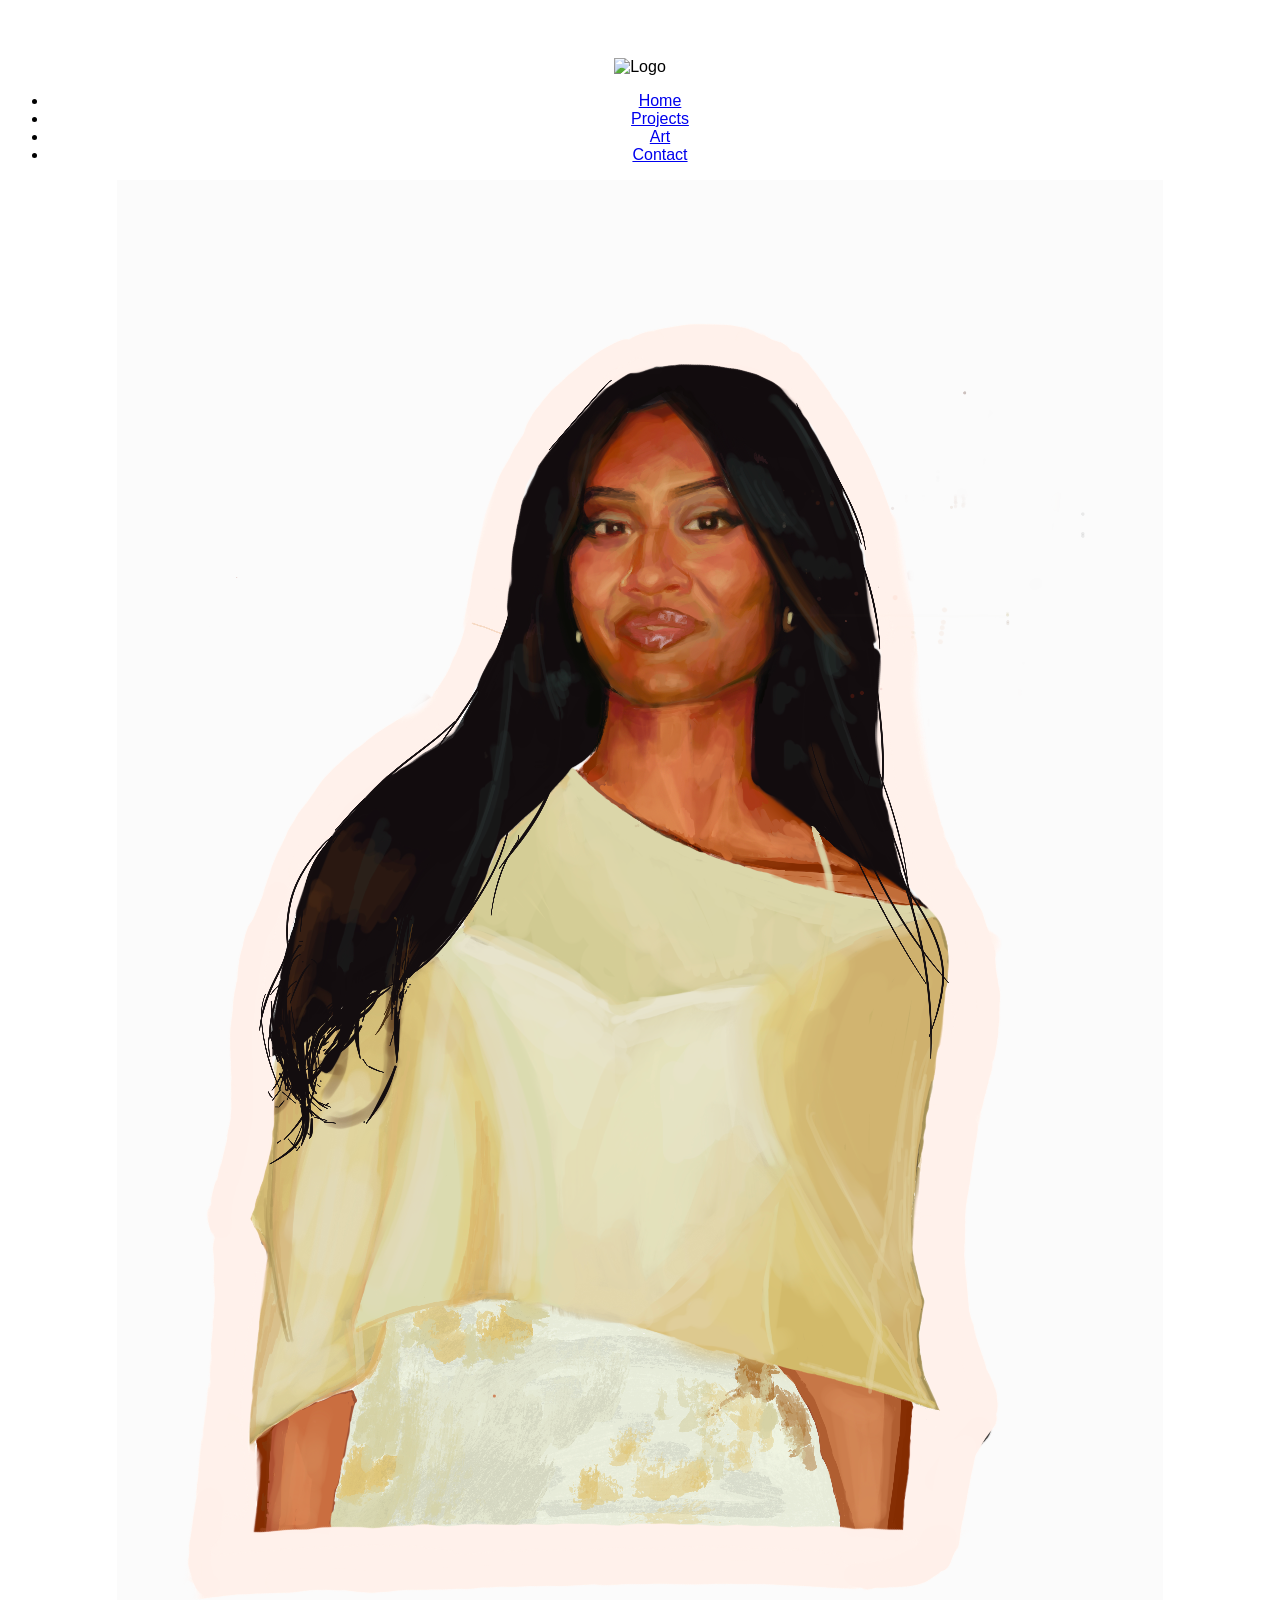
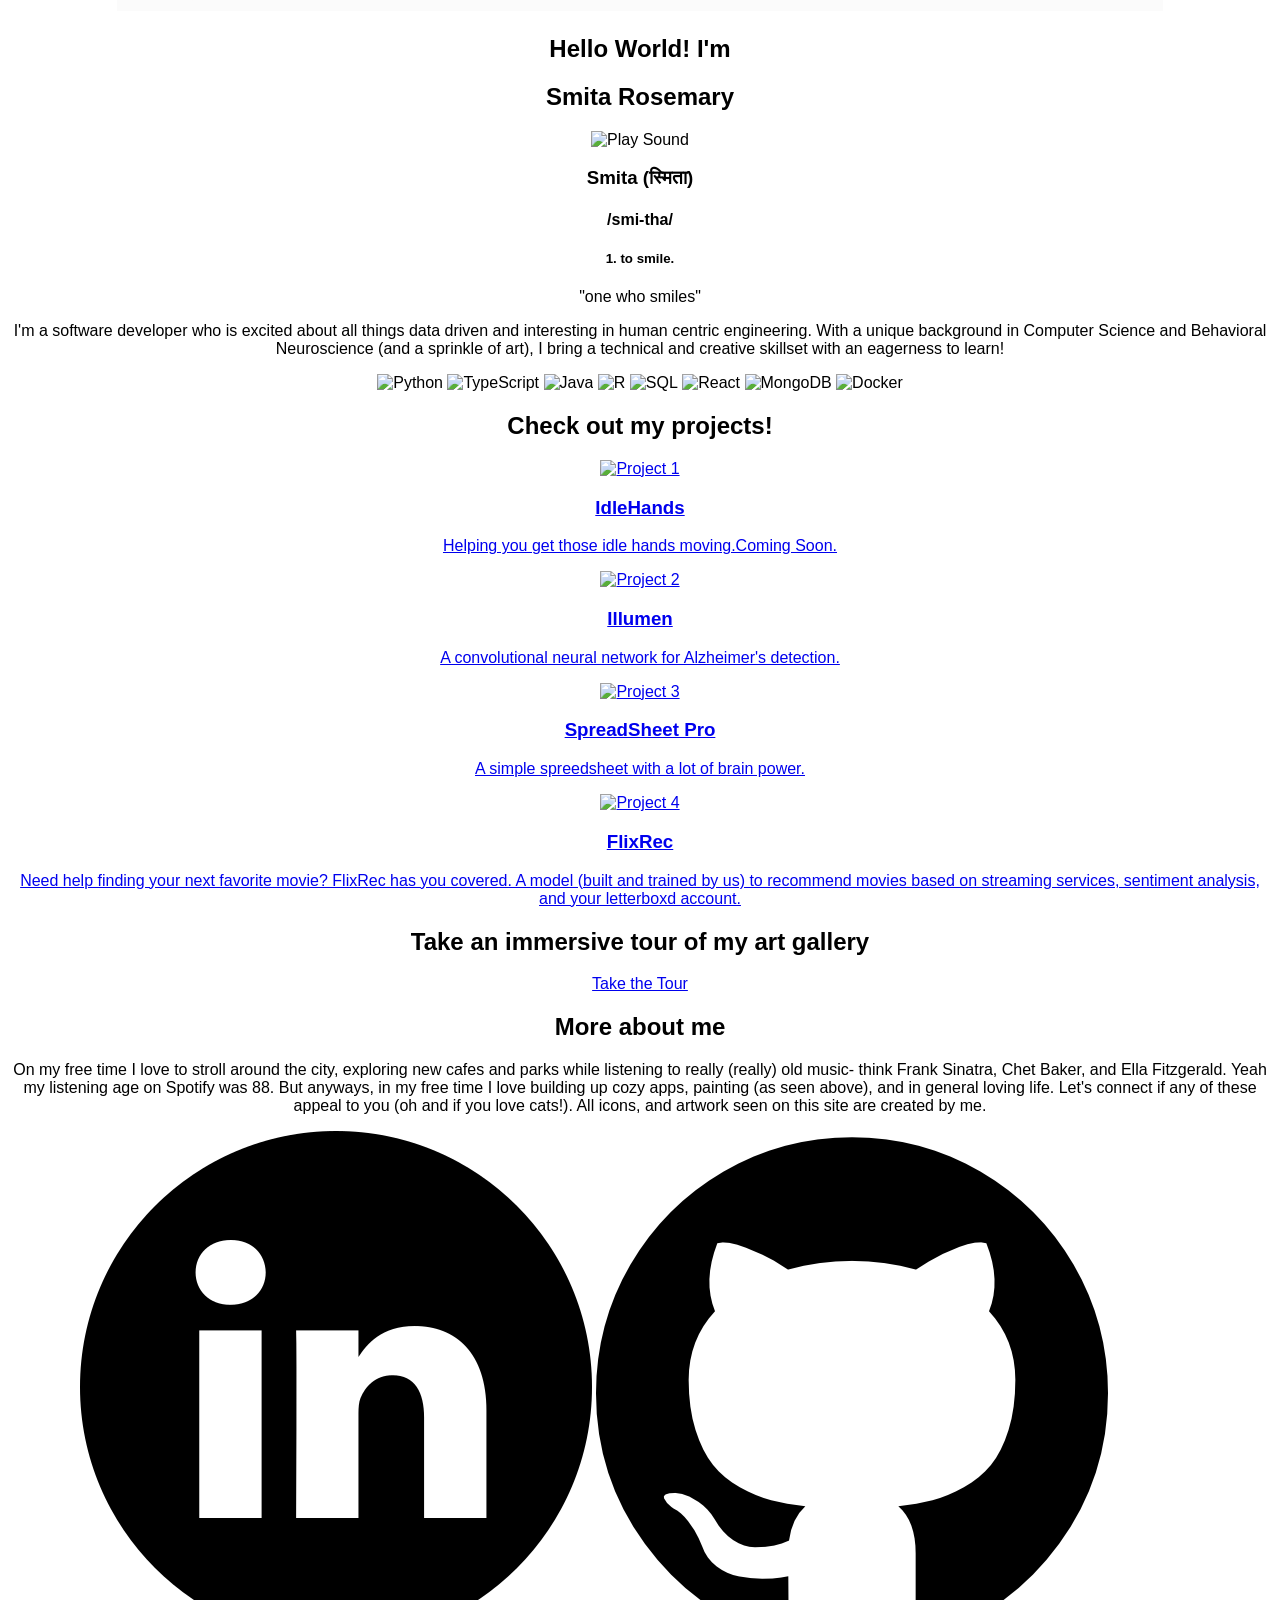
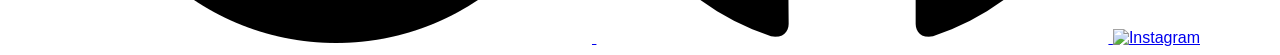
==== index.html @ 5b4ccdb6 "added basic html for both portfolio + art gallery!" ====
<!DOCTYPE html>
<html lang="en">
<head>
    <meta charset="UTF-8">
    <meta name="viewport" content="width=device-width, initial-scale=1.0">
    <title>Smita Rosemary's Portfolio Website</title>
    <link rel="stylesheet" href="style.css">
</head>
<body>
    <header>
        <div class = "logo">
            <img src="logo.png" alt="Logo">
        </div>
        <nav>
            <ul>
                <li class = "nav-item"><a href = "#Home" class = "active">Home</a></li>
                <li class = "nav-item"><a href = "#Projects">Projects</a></li>
                <li class = "nav-item"><a href = "#Art">Art</a></li>
                <li class = "nav-item"><a href = "#Contact">Contact</a></li>
            </ul>        
        </nav>
    </header>

    <section id="Home">
        <div class = "home-content">
            <img src="assets/self-png-version.png" alt="Profile Picture" class="profile-pic">
            <div class = "intro-text">
                <h1>Hello World! I'm</h1>
                <h2>Smita Rosemary</h2>
                <div class="pronounciation-header">
                    <img src="assets/play.jpg" alt="Play Sound" class = "play-sound">
                    <h3>Smita (स्मिता)</h3>
                </div>
                <h4>/smi-tha/</h4>
                <h5>1. to smile.</h5>
                <p>"one who smiles"</p>
                <p>I'm a software developer who is excited about all things data driven and interesting in human centric engineering.
                    With a unique background in Computer Science and Behavioral Neuroscience (and a sprinkle of art), 
                    I bring a technical and creative skillset with an eagerness to learn!</p>
            </div>
            <div class="tech-stack-icons">
                <img src="assets/python.png" alt="Python" class="tech-icon">
                <img src="assets/typescript.png" alt="TypeScript" class="tech-icon">
                <img src="assets/java.png" alt="Java" class="tech-icon">
                <img src="assets/r.png" alt="R" class="tech-icon">
                <img src="assets/sql.png" alt="SQL" class="tech-icon">
                <img src="assets/react.png" alt="React" class="tech-icon">
                <img src="assets/mongodb.png" alt="MongoDB" class="tech-icon">
                <img src="assets/docker.png" alt="Docker" class="tech-icon">
        </div>
    </section>
    <section id="Projects">
        <h2>Check out my projects!</h2>
        <div class="projects-content">
            <a href="github.com/smita-rosemary" class="project-card">
                <img src="assets/project1.png" alt="Project 1">
                <h3>IdleHands</h3>
                <p>Helping you get those idle hands moving.Coming Soon.</p>
            </a>
            <a href="github.com/smita-rosemary" class="project-card">
                <img src="assets/project1.png" alt="Project 2">
                <h3>Illumen</h3>
                <p>A convolutional neural network for Alzheimer's detection.</p>
            </a>
            <a href="github.com/smita-rosemary" class="project-card">
                <img src="assets/project1.png" alt="Project 3">
                <h3>SpreadSheet Pro</h3>
                <p>A simple spreedsheet with a lot of brain power.</p>
            </a>
            <a href="github.com/smita-rosemary" class="project-card">
                <img src="assets/project1.png" alt="Project 4">
                <h3>FlixRec</h3>
                <p>Need help finding your next favorite movie? FlixRec has you covered. A model (built and trained by us)
                    to recommend movies based on streaming services, sentiment analysis, and your letterboxd account.</p>
            </a>
        </div>
    </section>
    <section id="Art">
        <h2>Take an immersive tour of my art gallery</h2>
        <a href="art-gallery.html" class=""tour-button">Take the Tour</a>
    </section>
    <section id="Contact">
        <div class="contact-content">
            <h2>More about me</h2>
            <p>On my free time I love to stroll around the city, exploring new cafes and parks while listening to really (really) old music- 
                think Frank Sinatra, Chet Baker, and Ella Fitzgerald. Yeah my listening age on Spotify was 88. 
                But anyways, in my free time I love building up cozy apps, painting (as seen above), and in general loving life.
                Let's connect if any of these appeal to you (oh and if you love cats!).
                All icons, and artwork seen on this site are created by me. </p>
        </div>
        <div class="social-links">
            <a href="https://www.linkedin.com/in/smita-rosemary/" target="_blank">
                <img src="assets/linkedin.png" alt="LinkedIn" class="social-icon">
            </a>
            <a href="https://github.com/smita-rosemary" target="_blank">
                <img src="assets/github.png" alt="GitHub" class="social-icon">
            </a>
            <a href="https://instagram.com/smita-rosemary" target="_blank">
                <img src="assets/instagram.png" alt="Instagram" class="social-icon">
            </a>
        </div>
    </section>  

    <!-- Link your JavaScript file here -->
    <script src="script.js"></script>
</body>
</html>
---- style.css ----
body {
    font-family: sans-serif;
    text-align: center;
    padding-top: 50px;
}

#message {
    /* Initially hide the message */
    display: none; 
    color: green;
    font-weight: bold;
}
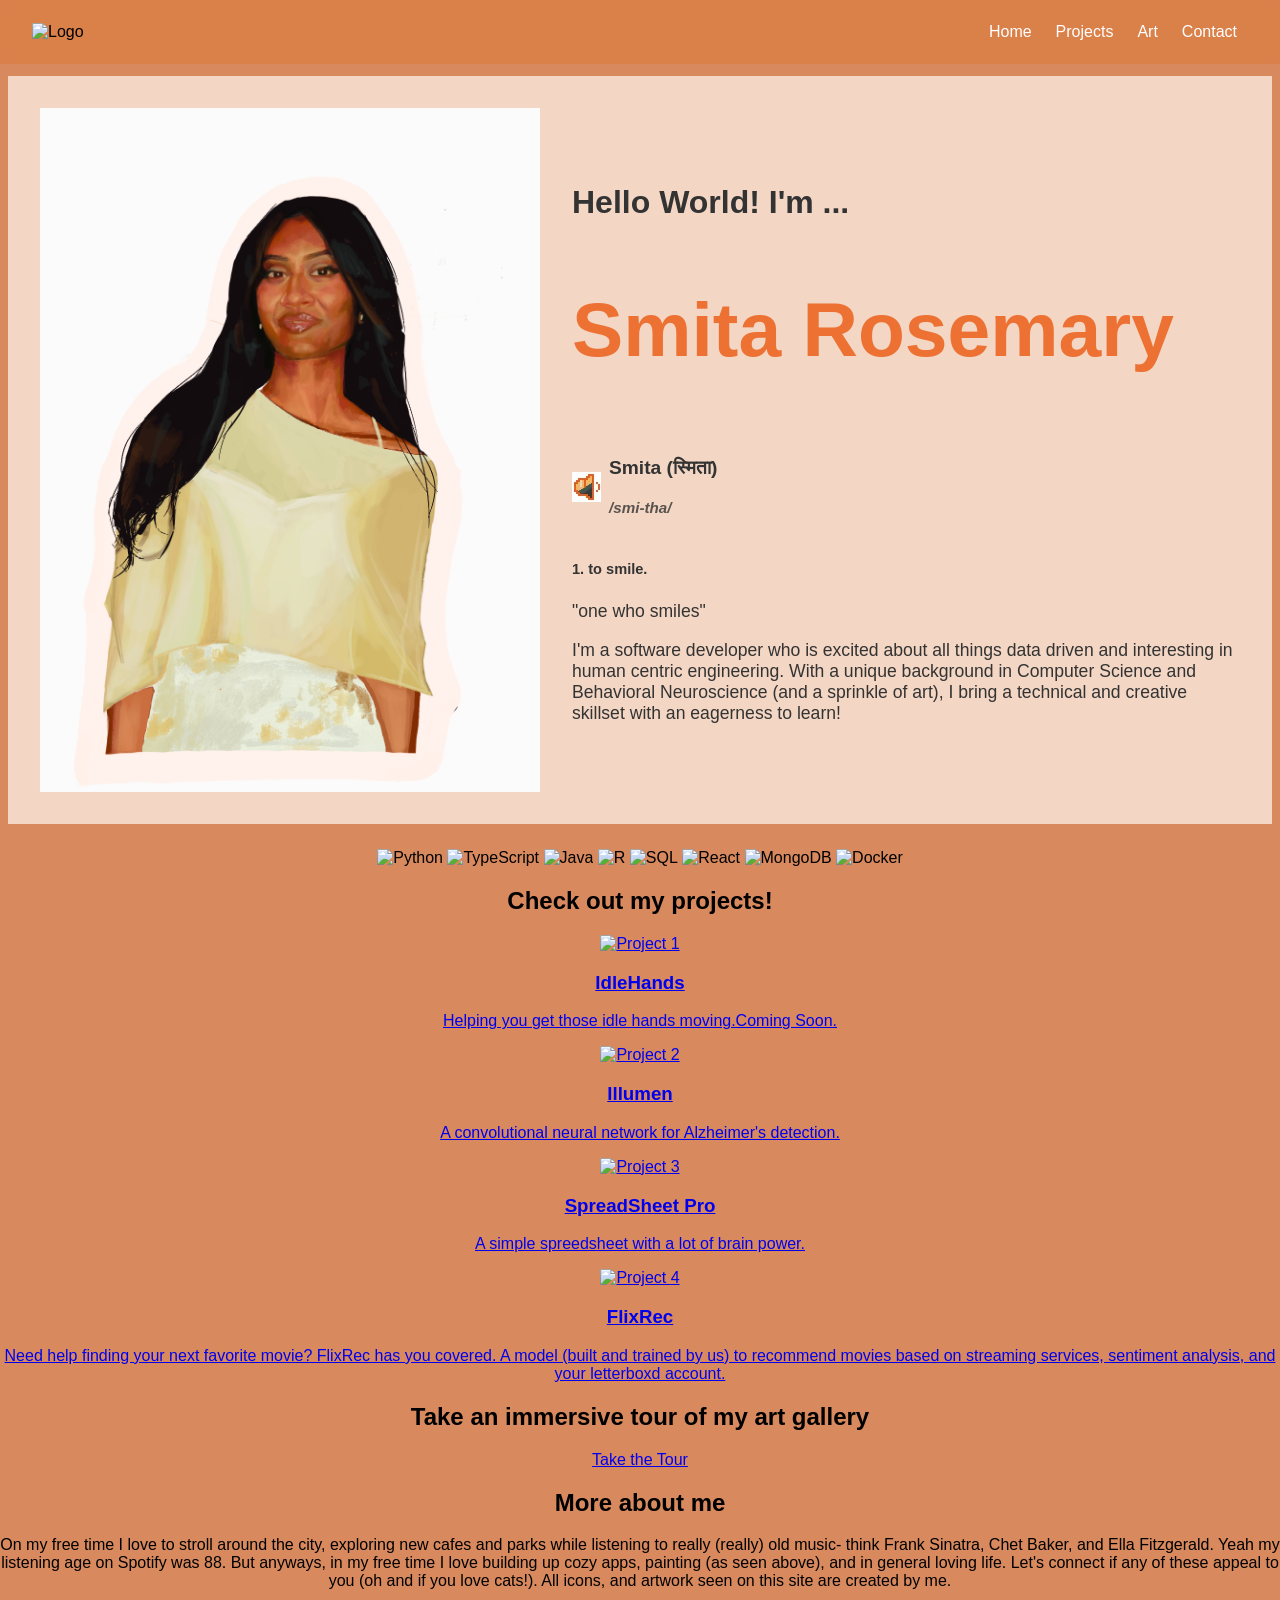
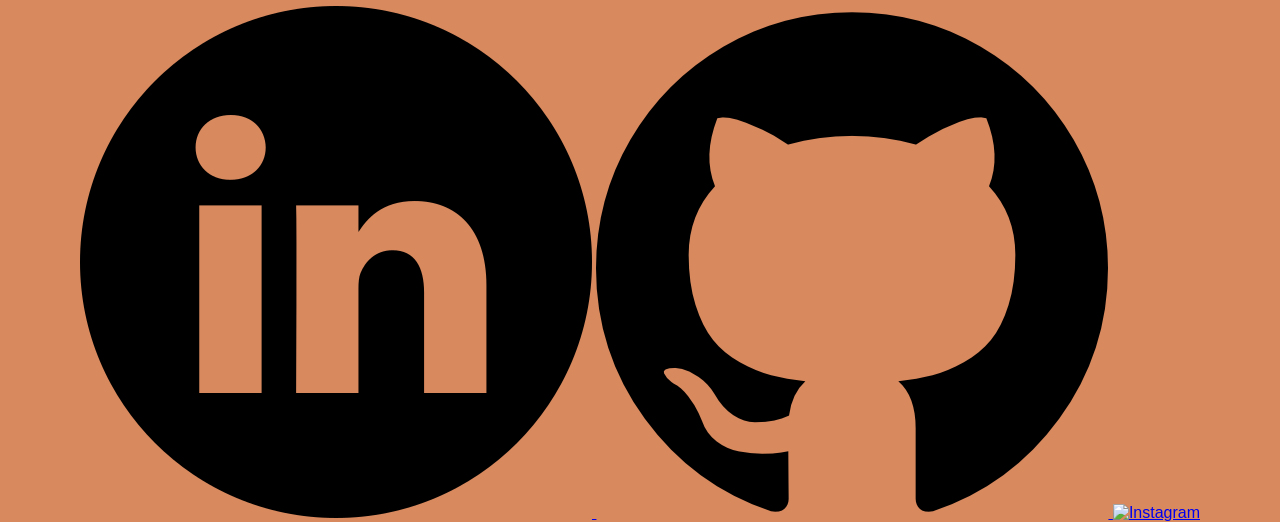
==== commit a765e183: "more additional features, gallery not working just yet" ====
--- a/index.html
+++ b/index.html
@@ -14,30 +14,38 @@
         <nav>
             <ul>
                 <li class = "nav-item"><a href = "#Home" class = "active">Home</a></li>
-                <li class = "nav-item"><a href = "#Projects">Projects</a></li>
-                <li class = "nav-item"><a href = "#Art">Art</a></li>
-                <li class = "nav-item"><a href = "#Contact">Contact</a></li>
+                <li class = "nav-item"><a href = "#Projects" class="active">Projects</a></li>
+                <li class = "nav-item"><a href = "#Art" class="active">Art</a></li>
+                <li class = "nav-item"><a href = "#Contact" class="active">Contact</a></li>
             </ul>        
         </nav>
     </header>
 
     <section id="Home">
         <div class = "home-content">
-            <img src="assets/self-png-version.png" alt="Profile Picture" class="profile-pic">
-            <div class = "intro-text">
-                <h1>Hello World! I'm</h1>
-                <h2>Smita Rosemary</h2>
-                <div class="pronounciation-header">
-                    <img src="assets/play.jpg" alt="Play Sound" class = "play-sound">
-                    <h3>Smita (स्मिता)</h3>
+            <div class="middle-home-section">
+                <div class ="picture-container">
+                    <img src="assets/self-png-version.png" alt="Profile Picture" class="profile-pic">
                 </div>
-                <h4>/smi-tha/</h4>
-                <h5>1. to smile.</h5>
-                <p>"one who smiles"</p>
-                <p>I'm a software developer who is excited about all things data driven and interesting in human centric engineering.
-                    With a unique background in Computer Science and Behavioral Neuroscience (and a sprinkle of art), 
-                    I bring a technical and creative skillset with an eagerness to learn!</p>
+                <div class = "intro-text">
+                    <h2>Hello World! I'm ...</h2>
+                    <h1>Smita Rosemary</h1>
+                    <div class="pronounciation-header">
+                        <img src="assets/audio.png" alt="Play Sound" class = "play-sound">
+                
+                        <div class="name-things">
+                            <h3>Smita (स्मिता)</h3>
+                            <h4>/smi-tha/</h4>
+                        </div>
+                    </div>
+                    <h5>1. to smile.</h5>
+                    <p>"one who smiles"</p>
+                    <p>I'm a software developer who is excited about all things data driven and interesting in human centric engineering.
+                        With a unique background in Computer Science and Behavioral Neuroscience (and a sprinkle of art), 
+                        I bring a technical and creative skillset with an eagerness to learn!</p>
+                </div>
             </div>
+            
             <div class="tech-stack-icons">
                 <img src="assets/python.png" alt="Python" class="tech-icon">
                 <img src="assets/typescript.png" alt="TypeScript" class="tech-icon">
--- a/style.css
+++ b/style.css
@@ -1,12 +1,136 @@
+html {
+    scroll-behavior: smooth;
+    scroll-padding-top: 5rem; /* Adjust this value based on the height of your nav bar */
+}
+
+
+header {
+    position: fixed; /* stays at top */
+    top: 0;
+    left: 0;
+    width: 100%;
+    height: 64px;
+    display: flex;
+    align-items: center;
+    justify-content: space-between;
+
+    padding: 0 2rem;
+    background: rgba(220, 122, 60, 0.6);
+    backdrop-filter: blur(5px);
+
+    z-index: 1000;
+}
+.logo img {
+    height: 36px;
+    width: auto;
+}
+
+nav ul {
+    display: flex;
+    list-style: none;
+    gap: 1.5rem;
+    margin: 75px;
+    padding: 2;
+}
+
+.nav-item a {
+    text-decoration: none;
+    color: #ffffff;
+    font-weight: 500;
+    transition: color 0.3s;
+}
+.nav-item a:hover {
+    color: #0f0e07;
+    transition: color 0.3s ease-in-out;
+}
+
 body {
     font-family: sans-serif;
     text-align: center;
     padding-top: 50px;
+    margin: 0%;
+    width: 100vw;
+    height: 100vh;
+    background-color:#d8895e;
 }
 
-#message {
-    /* Initially hide the message */
-    display: none; 
-    color: green;
-    font-weight: bold;
+.middle-home-section {
+    display: flex; /* Magic starts here */
+    justify-content: center; /* Spacing between boxes */
+    align-items: center;
+    gap: 2rem;
+    padding: 2rem;
+    width: 100vw;
+    max-width: 1200px;
+    margin: 2% auto;
+    flex-wrap: wrap; /* allows stacking */
+    background-color:#f3d6c3;
 }
+.profile-container,
+.intro-text {
+    flex: 1 1 300px; /* grow, shrink, minimum width */
+}
+
+.profile-pic {
+    width: min(500px, 90vw);
+    height:auto;
+    border-radius: 0%;
+    object-fit: cover;
+    display: block;
+    margin: 0 auto;
+}
+
+.intro-text {
+    font-size: clamp(1rem, 2.5vw, 1.1rem);
+    color: #333;
+    text-align: left;
+
+}
+.intro-text h1 {
+    font-size: clamp(2rem, 5vw, 3rem);
+    color: #ec7133
+}
+
+.profile-container,
+.intro-text {
+    flex: 1 1 300px; /* grow, shrink, minimum width */
+}
+.intro-text h1 {
+    font-size: clamp(4rem, 6vw, 5rem);
+}
+.intro-text h2 {
+    font-size: clamp(1.5rem, 3vw, 2rem);
+}
+
+@media (max-width: 600px) {
+    .intro-text {
+        text-align: center;
+    }
+}
+.pronounciation-header {
+    display: flex;
+    align-items: center;
+    gap: 0.5rem;
+    margin-top: 1rem;
+}
+.name-things h3 {
+    font-size: 1.2rem;
+    font-weight: 600;
+}
+
+.name-things h4 {
+    font-size: 0.95rem;
+    font-style: italic;
+    opacity: 0.8;
+}
+
+.name-things h5 {
+    font-size: 0.9rem;
+    font-weight: 500;
+}
+
+.name-things p {
+    font-size: 0.85rem;
+    margin-top: 0;
+}
+
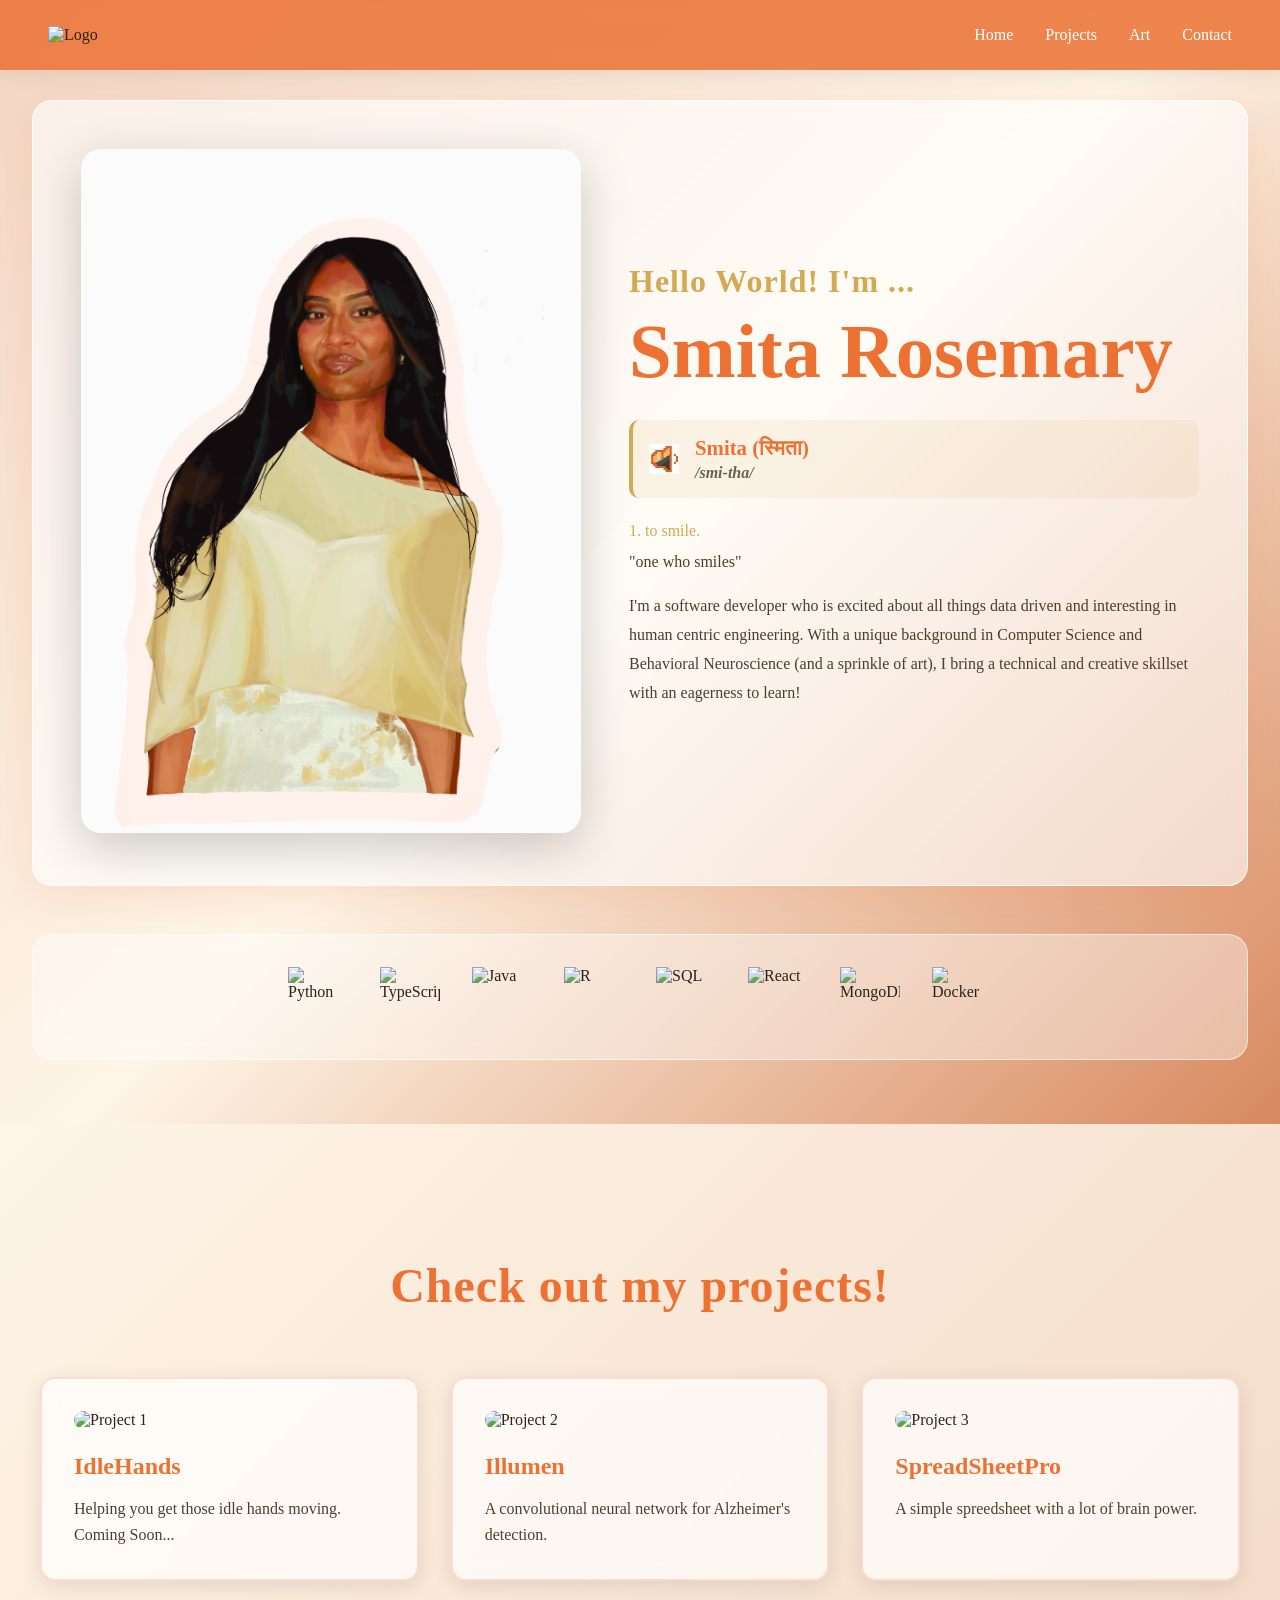
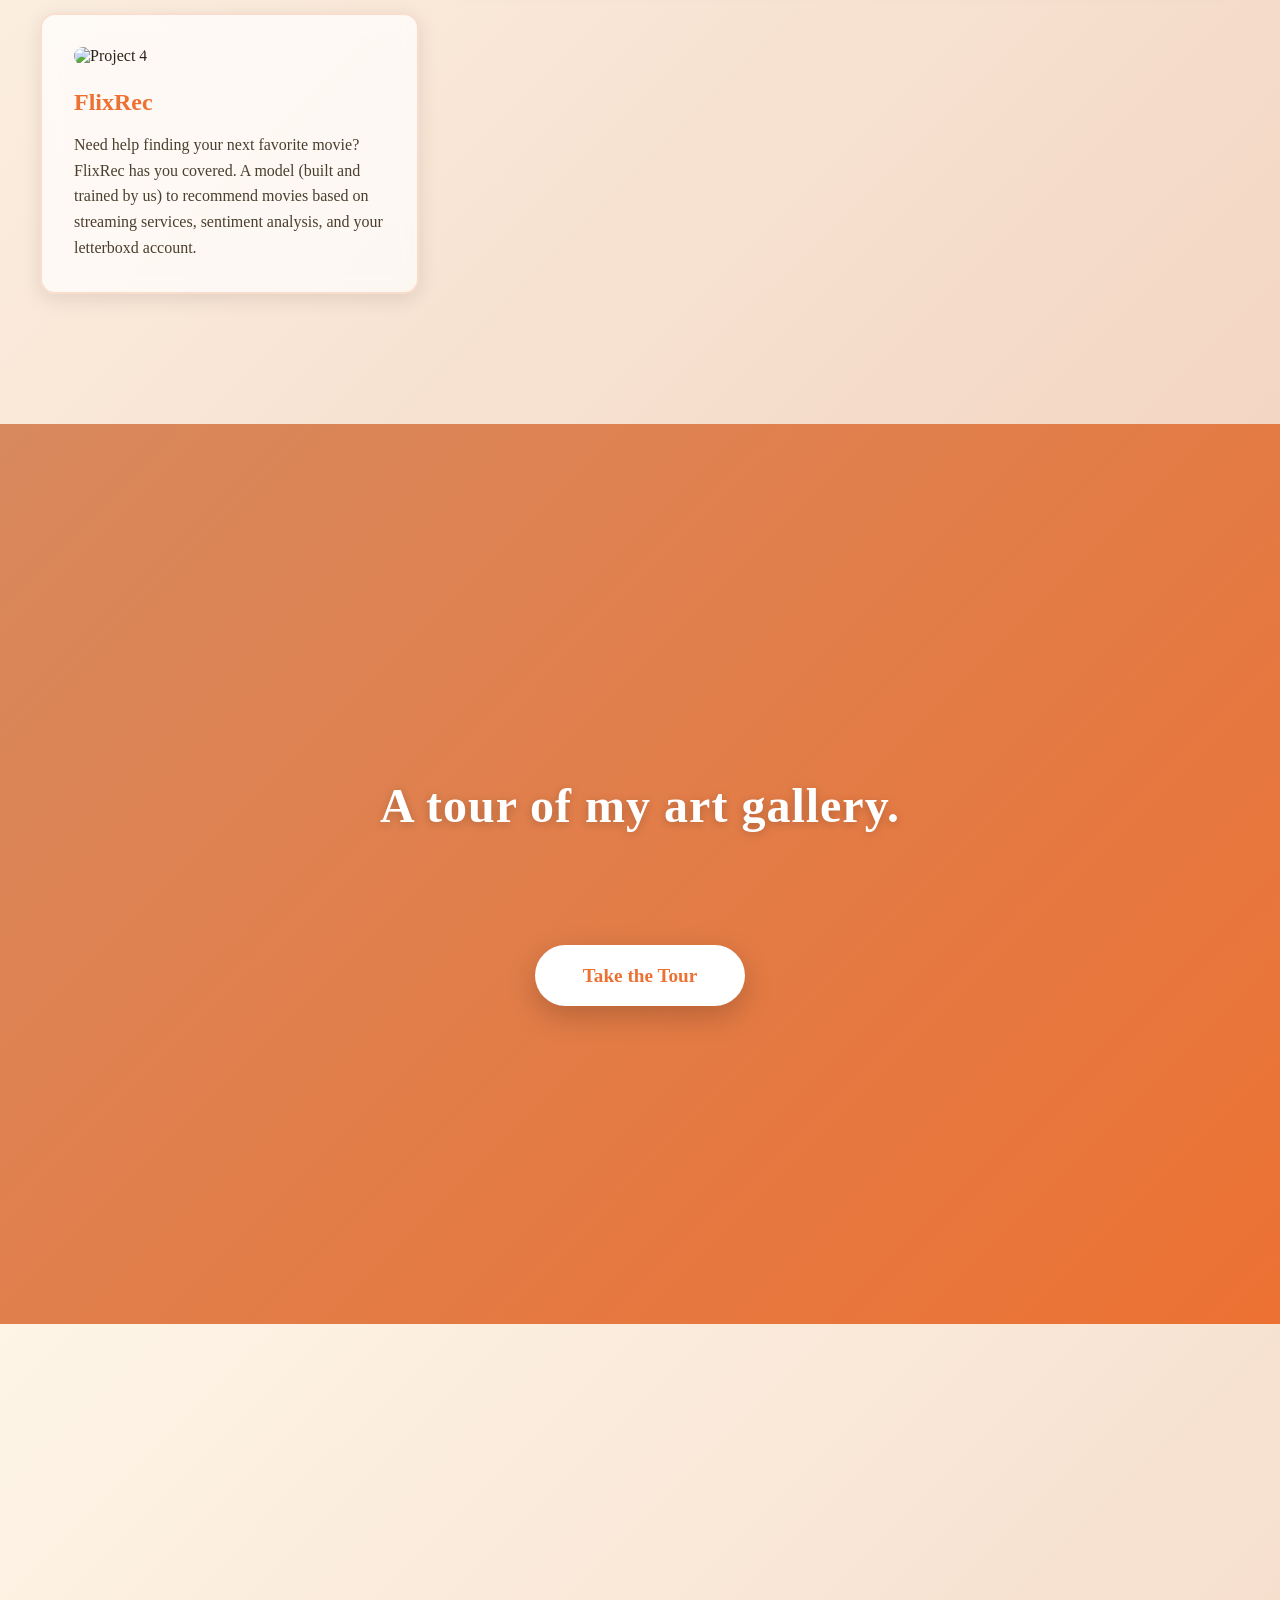
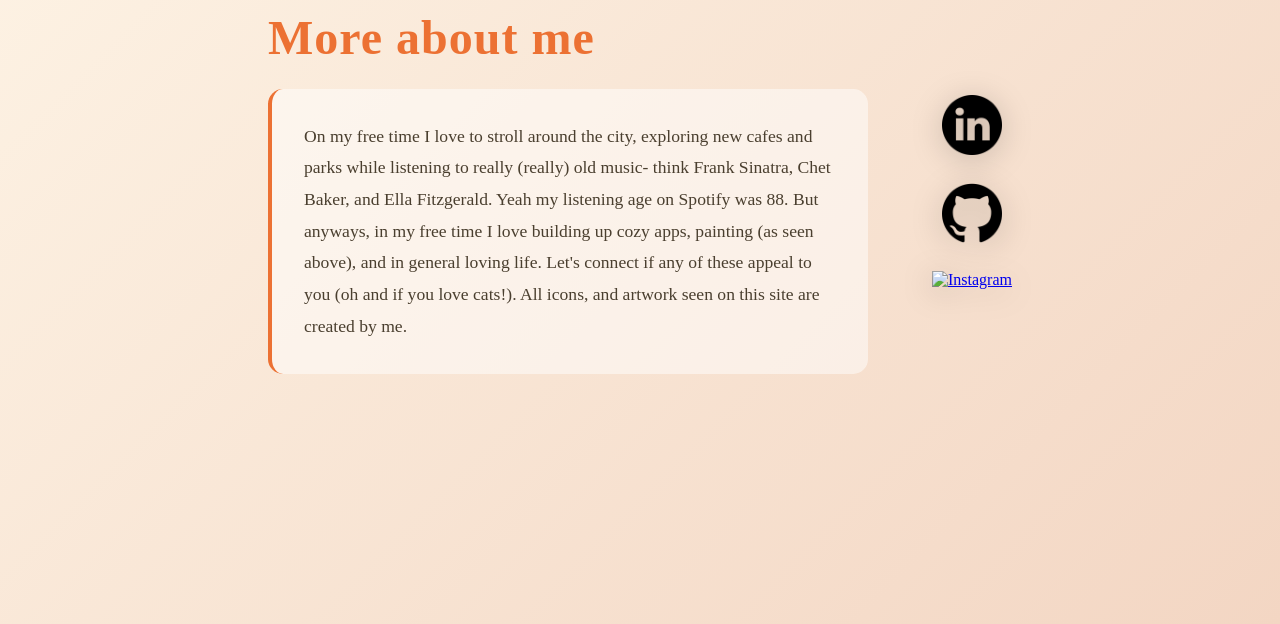
==== commit 681cafb9: "added some more css styling" ====
--- a/index.html
+++ b/index.html
@@ -63,7 +63,7 @@
             <a href="github.com/smita-rosemary" class="project-card">
                 <img src="assets/project1.png" alt="Project 1">
                 <h3>IdleHands</h3>
-                <p>Helping you get those idle hands moving.Coming Soon.</p>
+                <p>Helping you get those idle hands moving. Coming Soon...</p>
             </a>
             <a href="github.com/smita-rosemary" class="project-card">
                 <img src="assets/project1.png" alt="Project 2">
@@ -72,7 +72,7 @@
             </a>
             <a href="github.com/smita-rosemary" class="project-card">
                 <img src="assets/project1.png" alt="Project 3">
-                <h3>SpreadSheet Pro</h3>
+                <h3>SpreadSheetPro</h3>
                 <p>A simple spreedsheet with a lot of brain power.</p>
             </a>
             <a href="github.com/smita-rosemary" class="project-card">
@@ -84,8 +84,8 @@
         </div>
     </section>
     <section id="Art">
-        <h2>Take an immersive tour of my art gallery</h2>
-        <a href="art-gallery.html" class=""tour-button">Take the Tour</a>
+        <h2>A tour of my art gallery.</h2>
+        <a href="art-gallery.html" class="tour-button">Take the Tour</a>
     </section>
     <section id="Contact">
         <div class="contact-content">
--- a/style.css
+++ b/style.css
@@ -1,136 +1,573 @@
+/* ========== GLOBAL STYLES ========== */
+* {
+    margin: 0;
+    padding: 0;
+    box-sizing: border-box;
+}
+
 html {
     scroll-behavior: smooth;
-    scroll-padding-top: 5rem; /* Adjust this value based on the height of your nav bar */
-}
-
-
+    scroll-padding-top: 80px;
+}
+
+body {
+    font-family: 'Georgia', serif;
+    margin: 0;
+    width: 100%;
+    min-height: 100vh;
+    background: linear-gradient(135deg, #f3d6c3 0%, #d8895e 100%);
+    color: #2a2318;
+}
+
+/* ========== HEADER / NAVIGATION ========== */
 header {
-    position: fixed; /* stays at top */
+    position: fixed;
     top: 0;
     left: 0;
     width: 100%;
-    height: 64px;
+    height: 70px;
     display: flex;
     align-items: center;
     justify-content: space-between;
-
-    padding: 0 2rem;
-    background: rgba(220, 122, 60, 0.6);
-    backdrop-filter: blur(5px);
-
+    padding: 0 3rem;
+    background: rgba(236, 113, 51, 0.85);
+    backdrop-filter: blur(10px);
+    box-shadow: 0 2px 20px rgba(0, 0, 0, 0.1);
     z-index: 1000;
 }
+
 .logo img {
-    height: 36px;
+    height: 40px;
     width: auto;
+    transition: transform 0.3s ease;
+}
+
+.logo img:hover {
+    transform: scale(1.05);
 }
 
 nav ul {
     display: flex;
     list-style: none;
-    gap: 1.5rem;
-    margin: 75px;
-    padding: 2;
+    gap: 2rem;
+    margin: 0;
+    padding: 0;
 }
 
 .nav-item a {
     text-decoration: none;
-    color: #ffffff;
+    color: #fff;
     font-weight: 500;
-    transition: color 0.3s;
-}
+    font-size: 1rem;
+    position: relative;
+    padding: 0.5rem 0;
+    transition: color 0.3s ease;
+}
+
 .nav-item a:hover {
-    color: #0f0e07;
+    color: #4b2514;
     transition: color 0.3s ease-in-out;
 }
 
-body {
-    font-family: sans-serif;
+/* ========== SECTIONS ========== */
+section {
+    min-height: 100vh;
+    padding: 100px 2rem 4rem;
+    display: flex;
+    flex-direction: column;
+    align-items: center;
+    justify-content: center;
+}
+
+section h2 {
+    font-size: clamp(2rem, 5vw, 3rem);
+    color: #ec7133;
+    margin-bottom: 2rem;
     text-align: center;
-    padding-top: 50px;
-    margin: 0%;
-    width: 100vw;
-    height: 100vh;
-    background-color:#d8895e;
+    letter-spacing: 1px;
+}
+
+/* ========== HOME SECTION ========== */
+#Home {
+    background: linear-gradient(135deg, #f3d6c3 0%, #fef5e7 50%, #d8895e 100%);
+}
+
+.home-content {
+    width: 100%;
+    max-width: 1400px;
 }
 
 .middle-home-section {
-    display: flex; /* Magic starts here */
-    justify-content: center; /* Spacing between boxes */
-    align-items: center;
-    gap: 2rem;
-    padding: 2rem;
-    width: 100vw;
-    max-width: 1200px;
-    margin: 2% auto;
-    flex-wrap: wrap; /* allows stacking */
-    background-color:#f3d6c3;
-}
-.profile-container,
+    display: flex;
+    justify-content: center;
+    align-items: center;
+    gap: 3rem;
+    padding: 3rem;
+    background: rgba(255, 255, 255, 0.6);
+    backdrop-filter: blur(10px);
+    border-radius: 20px;
+    box-shadow: 0 10px 40px rgba(236, 113, 51, 0.15);
+    margin-bottom: 3rem;
+    border: 1px solid rgba(255, 255, 255, 0.8);
+}
+
+.picture-container {
+    flex: 1;
+    max-width: 500px;
+}
+
+.profile-pic {
+    width: 100%;
+    height: auto;
+    border-radius: 20px;
+    box-shadow: 0 15px 50px rgba(0, 0, 0, 0.2);
+    transition: transform 0.3s ease, box-shadow 0.3s ease;
+}
+
+.profile-pic:hover {
+    transform: translateY(-5px);
+    box-shadow: 0 20px 60px rgba(0, 0, 0, 0.25);
+}
+
 .intro-text {
-    flex: 1 1 300px; /* grow, shrink, minimum width */
-}
-
-.profile-pic {
-    width: min(500px, 90vw);
-    height:auto;
-    border-radius: 0%;
-    object-fit: cover;
-    display: block;
-    margin: 0 auto;
-}
-
-.intro-text {
-    font-size: clamp(1rem, 2.5vw, 1.1rem);
-    color: #333;
+    flex: 1;
     text-align: left;
-
-}
-.intro-text h1 {
-    font-size: clamp(2rem, 5vw, 3rem);
-    color: #ec7133
-}
-
-.profile-container,
-.intro-text {
-    flex: 1 1 300px; /* grow, shrink, minimum width */
-}
-.intro-text h1 {
-    font-size: clamp(4rem, 6vw, 5rem);
-}
+    color: #2a2318;
+}
+
 .intro-text h2 {
     font-size: clamp(1.5rem, 3vw, 2rem);
-}
-
-@media (max-width: 600px) {
+    color: #d4a954;
+    margin-bottom: 0.5rem;
+    text-align: left;
+}
+
+.intro-text h1 {
+    font-size: clamp(3rem, 6vw, 5rem);
+    color: #ec7133;
+    margin-bottom: 1rem;
+    font-weight: 700;
+}
+
+.pronounciation-header {
+    display: flex;
+    align-items: center;
+    gap: 1rem;
+    margin: 1.5rem 0;
+    padding: 1rem;
+    background: rgba(212, 169, 84, 0.1);
+    border-radius: 10px;
+    border-left: 4px solid #d4a954;
+}
+
+.play-sound {
+    width: 30px;
+    height: 30px;
+    cursor: pointer;
+    transition: transform 0.3s ease;
+}
+
+.play-sound:hover {
+    transform: scale(1.1);
+}
+
+.name-things h3 {
+    font-size: 1.3rem;
+    font-weight: 600;
+    color: #ec7133;
+    margin-bottom: 0.25rem;
+}
+
+.name-things h4 {
+    font-size: 1rem;
+    font-style: italic;
+    opacity: 0.7;
+}
+
+.intro-text h5 {
+    font-size: 1rem;
+    font-weight: 500;
+    margin: 1rem 0 0.5rem 0;
+    color: #d4a954;
+}
+
+.intro-text p {
+    font-size: 1rem;
+    line-height: 1.8;
+    margin-bottom: 1rem;
+    color: #4a3f2f;
+}
+
+/* Tech Stack Icons */
+.tech-stack-icons {
+    display: flex;
+    justify-content: center;
+    align-items: center;
+    gap: 2rem;
+    flex-wrap: wrap;
+    padding: 2rem;
+    background: rgba(255, 255, 255, 0.4);
+    border-radius: 20px;
+    backdrop-filter: blur(10px);
+    border: 1px solid rgba(255, 255, 255, 0.6);
+}
+
+.tech-icon {
+    width: 60px;
+    height: 60px;
+    object-fit: contain;
+    transition: transform 0.3s ease, filter 0.3s ease;
+    filter: grayscale(20%);
+}
+
+.tech-icon:hover {
+    transform: translateY(-10px) scale(1.1);
+    filter: grayscale(0%) drop-shadow(0 10px 20px rgba(236, 113, 51, 0.3));
+}
+
+/* ========== PROJECTS SECTION ========== */
+#Projects {
+    background: linear-gradient(135deg, #fef5e7 0%, #f3d6c3 100%);
+}
+
+.projects-content {
+    display: grid;
+    grid-template-columns: repeat(auto-fit, minmax(300px, 1fr));
+    gap: 2rem;
+    max-width: 1200px;
+    width: 100%;
+    padding: 2rem 0;
+}
+
+.project-card {
+    background: rgba(255, 255, 255, 0.7);
+    backdrop-filter: blur(10px);
+    border-radius: 15px;
+    padding: 2rem;
+    text-decoration: none;
+    color: #2a2318;
+    border: 2px solid rgba(236, 113, 51, 0.2);
+    transition: all 0.4s cubic-bezier(0.4, 0, 0.2, 1);
+    box-shadow: 0 5px 20px rgba(0, 0, 0, 0.1);
+    position: relative;
+    overflow: hidden;
+}
+
+.project-card::before {
+    content: '';
+    position: absolute;
+    top: 0;
+    left: 0;
+    right: 0;
+    height: 4px;
+    background: linear-gradient(90deg, #ec7133, #d4a954);
+    transform: scaleX(0);
+    transform-origin: left;
+    transition: transform 0.4s ease;
+}
+
+.project-card:hover::before {
+    transform: scaleX(1);
+}
+
+.project-card:hover {
+    transform: translateY(-15px);
+    box-shadow: 0 20px 40px rgba(236, 113, 51, 0.25);
+    border-color: #ec7133;
+    background: rgba(255, 255, 255, 0.9);
+}
+
+.project-card img {
+    width: 100%;
+    height: 200px;
+    object-fit: cover;
+    border-radius: 10px;
+    margin-bottom: 1.5rem;
+    transition: transform 0.4s ease;
+}
+
+.project-card:hover img {
+    transform: scale(1.05);
+}
+
+.project-card h3 {
+    font-size: 1.5rem;
+    color: #ec7133;
+    margin-bottom: 1rem;
+    transition: color 0.3s ease;
+}
+
+.project-card:hover h3 {
+    color: #d4a954;
+}
+
+.project-card p {
+    font-size: 1rem;
+    line-height: 1.6;
+    color: #4a3f2f;
+}
+
+/* ========== ART SECTION ========== */
+#Art {
+    background: linear-gradient(135deg, #d8895e 0%, #ec7133 100%);
+    color: white;
+}
+
+#Art h2 {
+    color: #fff;
+    text-shadow: 0 2px 10px rgba(0, 0, 0, 0.2);
+    margin-bottom: 7rem;
+}
+
+.tour-button {
+    display: inline-block;
+    padding: 1.2rem 3rem;
+    font-size: 1.2rem;
+    font-weight: 600;
+    color: #ec7133;
+    background: white;
+    border: none;
+    border-radius: 50px;
+    text-decoration: none;
+    box-shadow: 0 10px 30px rgba(0, 0, 0, 0.2);
+    transition: all 0.3s ease;
+    position: relative;
+    overflow: hidden;
+}
+
+.tour-button::before {
+    content: '';
+    position: absolute;
+    top: 50%;
+    left: 50%;
+    width: 0;
+    height: 0;
+    border-radius: 50%;
+    background: rgba(212, 169, 84, 0.3);
+    transform: translate(-50%, -50%);
+    transition: width 0.6s ease, height 0.6s ease;
+}
+
+.tour-button:hover::before {
+    width: 300px;
+    height: 300px;
+}
+
+.tour-button:hover {
+    transform: translateY(-5px);
+    box-shadow: 0 15px 40px rgba(0, 0, 0, 0.3);
+    color: #2a2318;
+}
+
+/* ========== CONTACT SECTION ========== */
+#Contact {
+    background: linear-gradient(135deg, #fef5e7 0%, #f3d6c3 100%);
+    display: flex;
+    flex-direction: row;
+    align-items: center;
+    justify-content: center;
+    gap: 4rem;
+}
+
+.contact-content {
+    flex: 1;
+    max-width: 600px;
+    text-align: left;
+}
+
+.contact-content h2 {
+    text-align: left;
+    margin-bottom: 1.5rem;
+}
+
+.contact-content p {
+    font-size: 1.1rem;
+    line-height: 1.8;
+    color: #4a3f2f;
+    background: rgba(255, 255, 255, 0.5);
+    padding: 2rem;
+    border-radius: 15px;
+    border-left: 4px solid #ec7133;
+}
+
+.social-links {
+    display: flex;
+    flex-direction: column;
+    gap: 1.5rem;
+    align-items: center;
+}
+
+.social-icon {
+    width: 60px;
+    height: 60px;
+    transition: transform 0.3s ease, filter 0.3s ease;
+    filter: drop-shadow(0 5px 15px rgba(0, 0, 0, 0.2));
+}
+
+.social-icon:hover {
+    transform: translateY(-10px) scale(1.15);
+    filter: drop-shadow(0 10px 25px rgba(236, 113, 51, 0.4));
+}
+
+/* ========== RESPONSIVE DESIGN ========== */
+
+/* Tablets */
+@media (max-width: 1024px) {
+    header {
+        padding: 0 2rem;
+    }
+    
+    nav ul {
+        gap: 1.5rem;
+    }
+    
+    .middle-home-section {
+        padding: 2rem;
+    }
+}
+
+/* Mobile landscape and small tablets */
+@media (max-width: 768px) {
+    header {
+        height: auto;
+        padding: 1rem;
+    }
+    
+    nav ul {
+        gap: 1rem;
+    }
+    
+    .nav-item a {
+        font-size: 0.9rem;
+    }
+    
+    section {
+        padding: 80px 1.5rem 3rem;
+    }
+    
+    .middle-home-section {
+        flex-direction: column;
+        padding: 2rem 1.5rem;
+    }
+    
     .intro-text {
         text-align: center;
     }
-}
-.pronounciation-header {
-    display: flex;
-    align-items: center;
-    gap: 0.5rem;
-    margin-top: 1rem;
-}
-.name-things h3 {
-    font-size: 1.2rem;
-    font-weight: 600;
-}
-
-.name-things h4 {
-    font-size: 0.95rem;
-    font-style: italic;
-    opacity: 0.8;
-}
-
-.name-things h5 {
-    font-size: 0.9rem;
-    font-weight: 500;
-}
-
-.name-things p {
-    font-size: 0.85rem;
-    margin-top: 0;
-}
-
+    
+    .pronounciation-header {
+        justify-content: center;
+    }
+    
+    .tech-stack-icons {
+        gap: 1.5rem;
+    }
+    
+    .tech-icon {
+        width: 50px;
+        height: 50px;
+    }
+    
+    .projects-content {
+        grid-template-columns: 1fr;
+        gap: 1.5rem;
+    }
+    
+    #Contact {
+        flex-direction: column;
+        gap: 2rem;
+    }
+    
+    .contact-content {
+        text-align: center;
+    }
+    
+    .contact-content h2 {
+        text-align: center;
+    }
+    
+    .social-links {
+        flex-direction: row;
+        flex-wrap: wrap;
+        justify-content: center;
+    }
+}
+
+/* Mobile portrait */
+@media (max-width: 480px) {
+    header {
+        flex-direction: column;
+        height: auto;
+        padding: 1rem 0.5rem;
+    }
+    
+    .logo img {
+        height: 30px;
+    }
+    
+    nav ul {
+        gap: 0.75rem;
+        flex-wrap: wrap;
+        justify-content: center;
+    }
+    
+    .nav-item a {
+        font-size: 0.85rem;
+    }
+    
+    section {
+        padding: 100px 1rem 2rem;
+    }
+    
+    section h2 {
+        font-size: 1.8rem;
+    }
+    
+    .middle-home-section {
+        padding: 1.5rem 1rem;
+        gap: 2rem;
+    }
+    
+    .intro-text h1 {
+        font-size: 2.5rem;
+    }
+    
+    .tech-icon {
+        width: 45px;
+        height: 45px;
+    }
+    
+    .project-card {
+        padding: 1.5rem;
+    }
+    
+    .project-card img {
+        height: 150px;
+    }
+    
+    .tour-button {
+        padding: 1rem 2rem;
+        font-size: 1rem;
+    }
+    
+    .contact-content p {
+        font-size: 1rem;
+        padding: 1.5rem;
+    }
+    
+    .social-icon {
+        width: 50px;
+        height: 50px;
+    }
+}
+
+/* Very small screens */
+@media (max-width: 360px) {
+    .tech-stack-icons {
+        gap: 1rem;
+    }
+    
+    .tech-icon {
+        width: 40px;
+        height: 40px;
+    }
+}
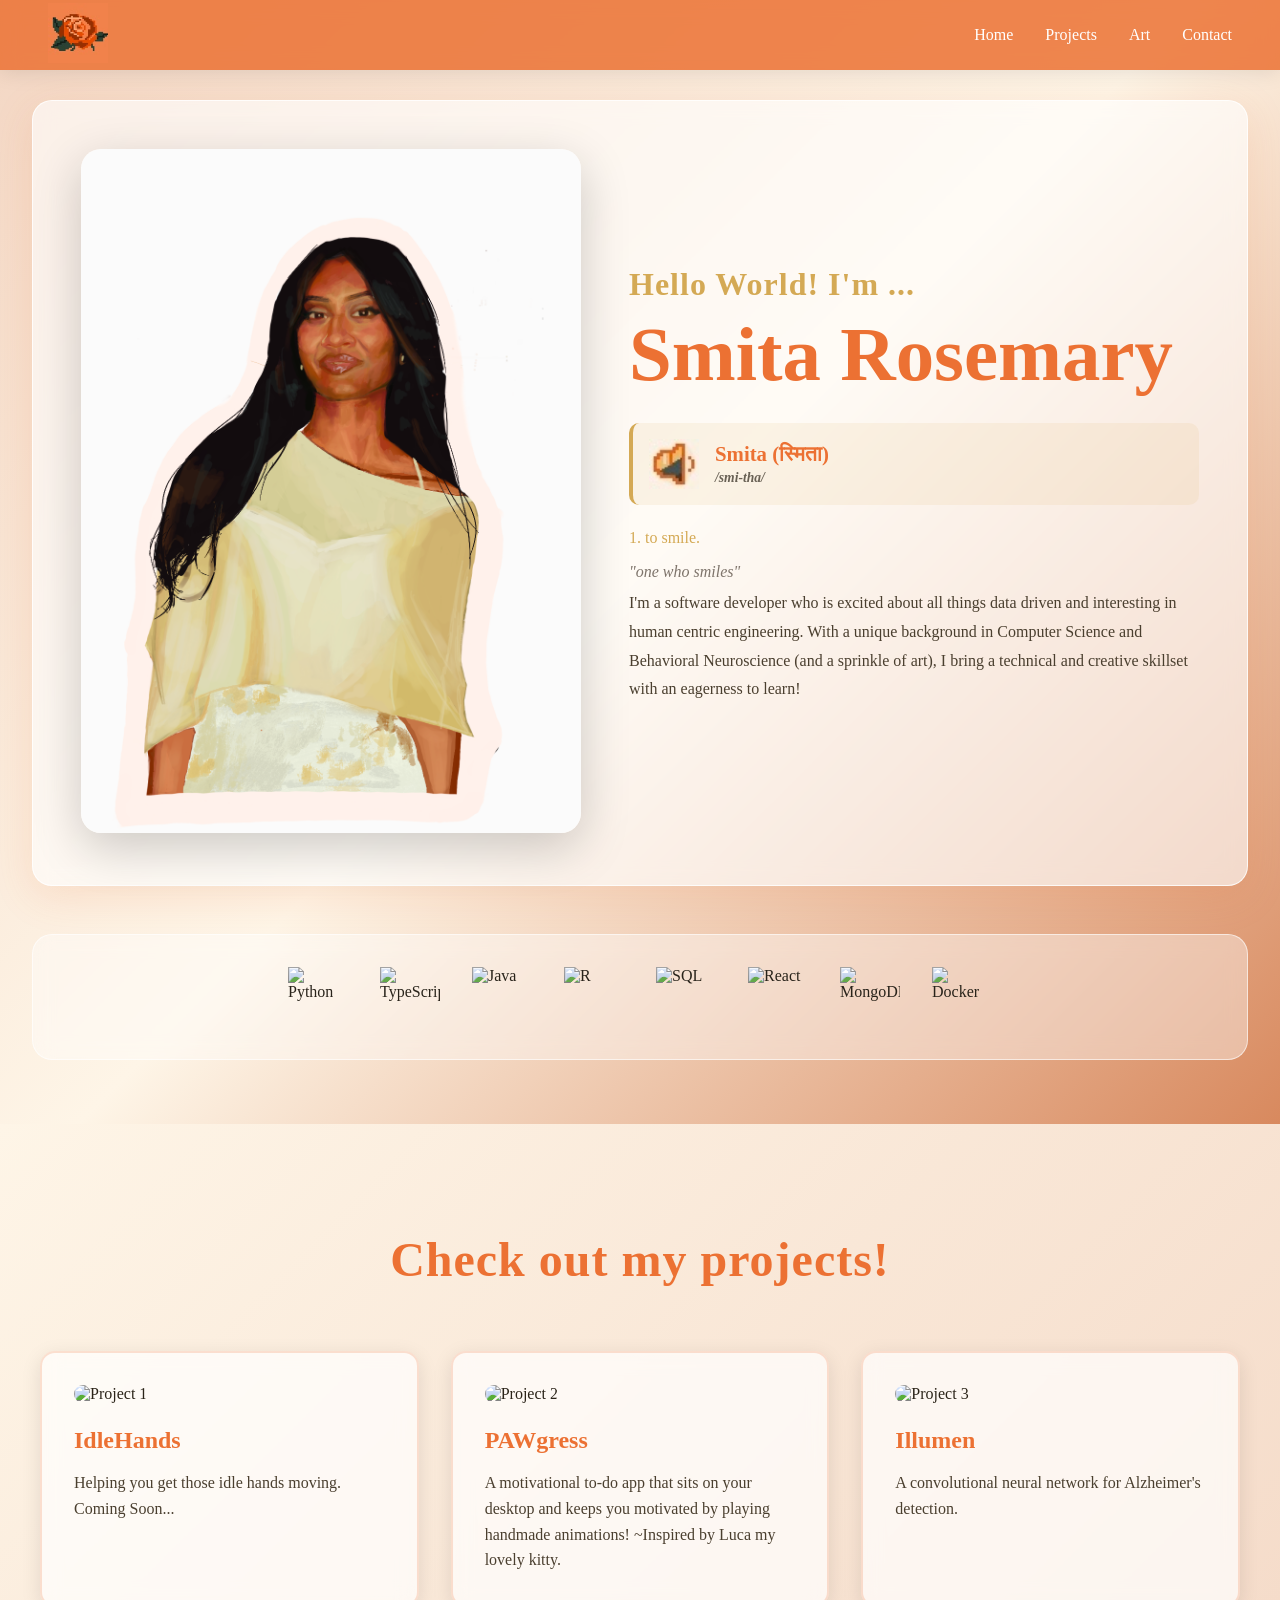
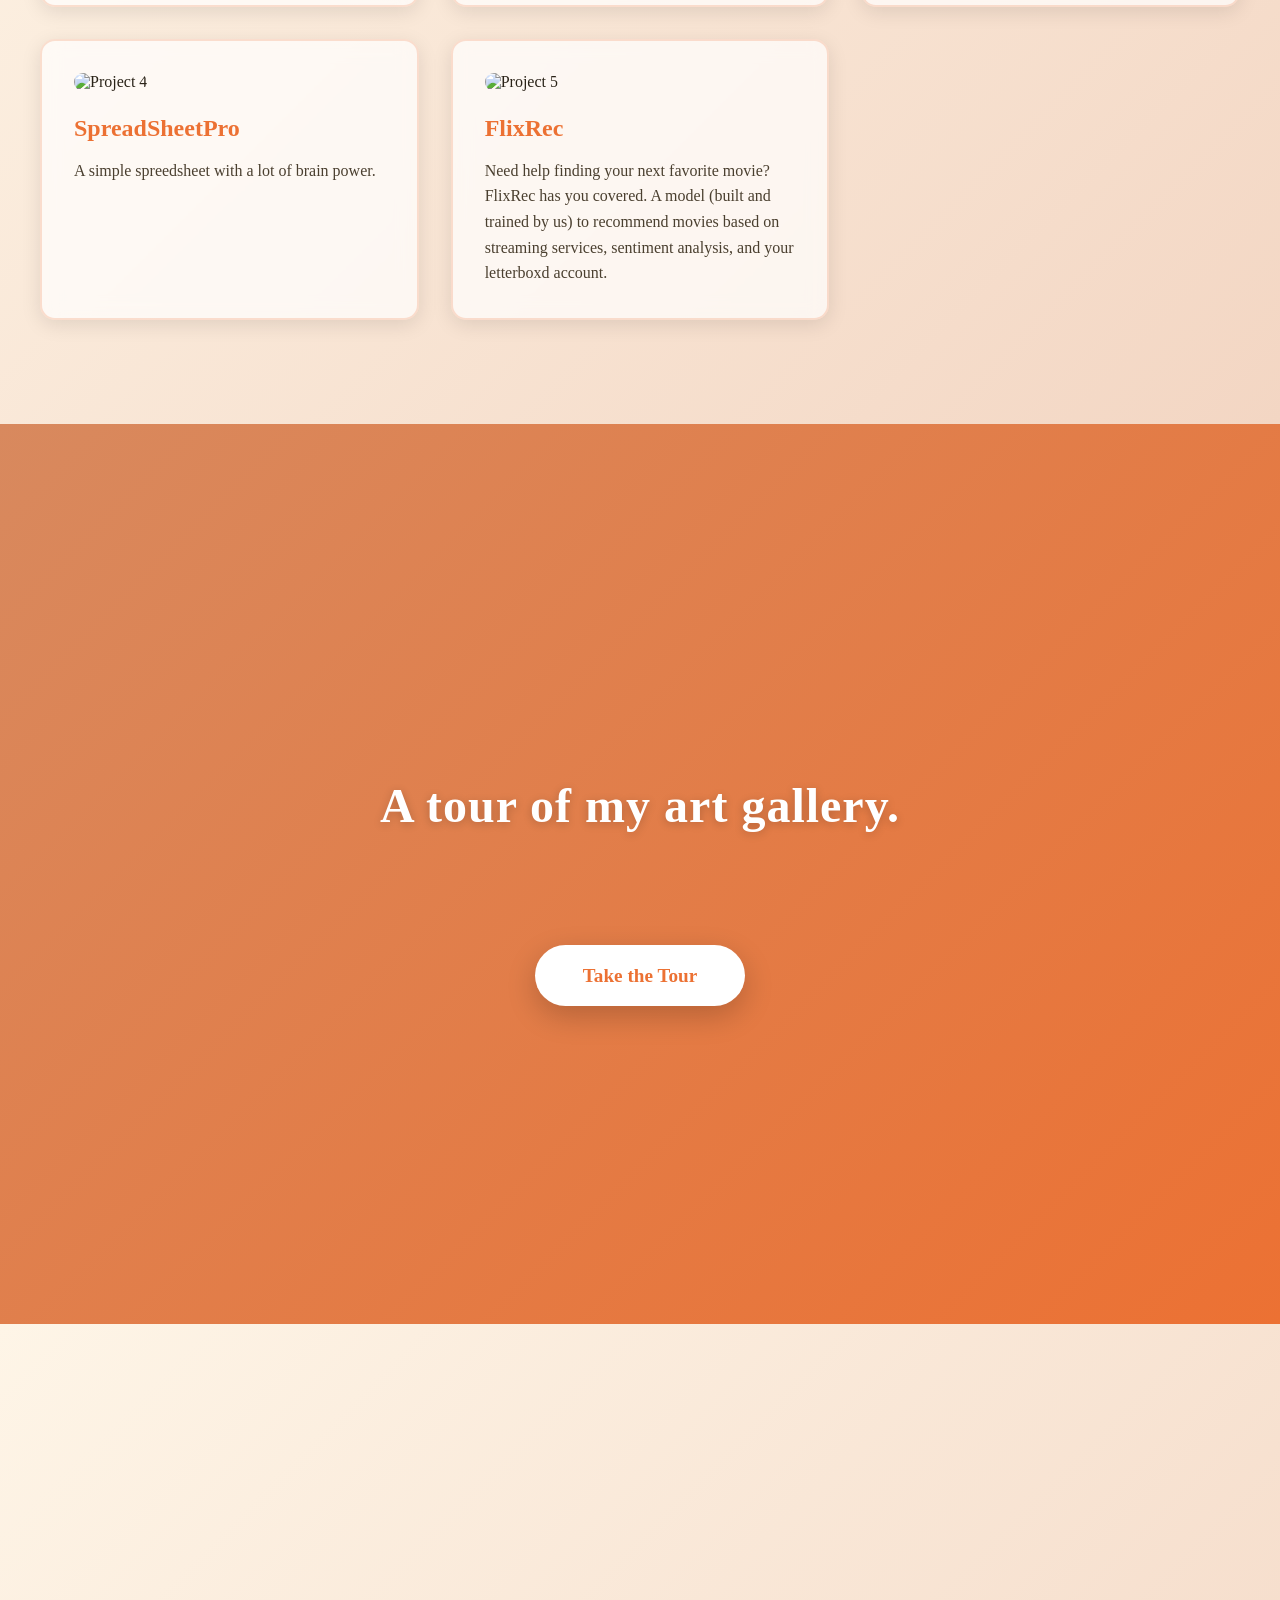
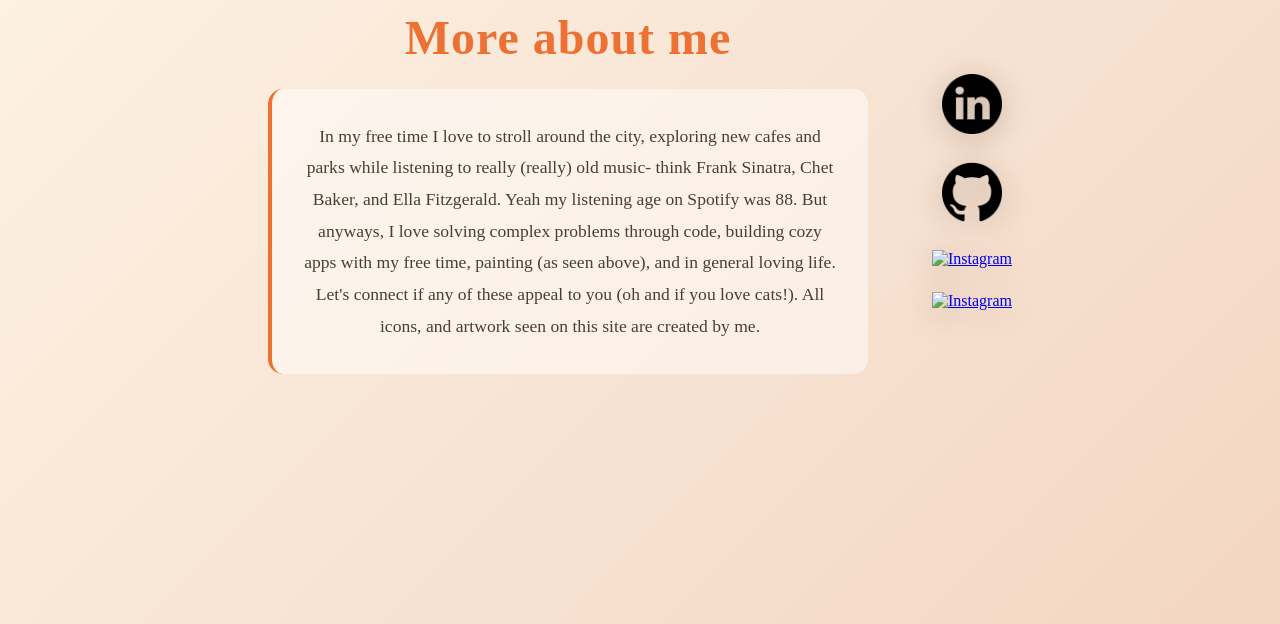
==== commit bd3e050e: "small changes with the logo" ====
--- a/index.html
+++ b/index.html
@@ -9,7 +9,7 @@
 <body>
     <header>
         <div class = "logo">
-            <img src="logo.png" alt="Logo">
+            <img src="assets/logo.jpg" id="logo-button" alt="Logo">
         </div>
         <nav>
             <ul>
@@ -31,15 +31,15 @@
                     <h2>Hello World! I'm ...</h2>
                     <h1>Smita Rosemary</h1>
                     <div class="pronounciation-header">
-                        <img src="assets/audio.png" alt="Play Sound" class = "play-sound">
-                
+                        <img src="assets/audio1.jpg" alt="Play Sound" class="audio-pronounce" id= "play-sound">
+                                        
                         <div class="name-things">
                             <h3>Smita (स्मिता)</h3>
                             <h4>/smi-tha/</h4>
                         </div>
                     </div>
                     <h5>1. to smile.</h5>
-                    <p>"one who smiles"</p>
+                    <h6>"one who smiles"</h6>
                     <p>I'm a software developer who is excited about all things data driven and interesting in human centric engineering.
                         With a unique background in Computer Science and Behavioral Neuroscience (and a sprinkle of art), 
                         I bring a technical and creative skillset with an eagerness to learn!</p>
@@ -60,23 +60,28 @@
     <section id="Projects">
         <h2>Check out my projects!</h2>
         <div class="projects-content">
-            <a href="github.com/smita-rosemary" class="project-card">
+            <a href="https://github.com/smithsrose1/FlixRec.git" class="project-card">
                 <img src="assets/project1.png" alt="Project 1">
                 <h3>IdleHands</h3>
                 <p>Helping you get those idle hands moving. Coming Soon...</p>
             </a>
             <a href="github.com/smita-rosemary" class="project-card">
                 <img src="assets/project1.png" alt="Project 2">
+                <h3>PAWgress</h3>
+                <p>A motivational to-do app that sits on your desktop and keeps you motivated by playing handmade animations! ~Inspired by Luca my lovely kitty.</p>
+            </a>
+            <a href="github.com/smita-rosemary" class="project-card">
+                <img src="assets/project1.png" alt="Project 3">
                 <h3>Illumen</h3>
                 <p>A convolutional neural network for Alzheimer's detection.</p>
             </a>
-            <a href="github.com/smita-rosemary" class="project-card">
-                <img src="assets/project1.png" alt="Project 3">
+            <a href="https://github.com/smithsrose1/SpreadsheetPro.git" class="project-card">
+                <img src="assets/project1.png" alt="Project 4">
                 <h3>SpreadSheetPro</h3>
                 <p>A simple spreedsheet with a lot of brain power.</p>
             </a>
-            <a href="github.com/smita-rosemary" class="project-card">
-                <img src="assets/project1.png" alt="Project 4">
+            <a href="https://github.com/smithsrose1/FlixRec.git" class="project-card">
+                <img src="assets/project1.png" alt="Project 5">
                 <h3>FlixRec</h3>
                 <p>Need help finding your next favorite movie? FlixRec has you covered. A model (built and trained by us)
                     to recommend movies based on streaming services, sentiment analysis, and your letterboxd account.</p>
@@ -85,14 +90,14 @@
     </section>
     <section id="Art">
         <h2>A tour of my art gallery.</h2>
-        <a href="art-gallery.html" class="tour-button">Take the Tour</a>
+        <a href="art-gallery.html" class="tour-button" id="play-tour-audio">Take the Tour</a>
     </section>
     <section id="Contact">
         <div class="contact-content">
             <h2>More about me</h2>
-            <p>On my free time I love to stroll around the city, exploring new cafes and parks while listening to really (really) old music- 
+            <p>In my free time I love to stroll around the city, exploring new cafes and parks while listening to really (really) old music- 
                 think Frank Sinatra, Chet Baker, and Ella Fitzgerald. Yeah my listening age on Spotify was 88. 
-                But anyways, in my free time I love building up cozy apps, painting (as seen above), and in general loving life.
+                But anyways, I love solving complex problems through code, building cozy apps with my free time, painting (as seen above), and in general loving life.
                 Let's connect if any of these appeal to you (oh and if you love cats!).
                 All icons, and artwork seen on this site are created by me. </p>
         </div>
@@ -106,8 +111,14 @@
             <a href="https://instagram.com/smita-rosemary" target="_blank">
                 <img src="assets/instagram.png" alt="Instagram" class="social-icon">
             </a>
+            <a href="https://instagram.com/smita-rosemary" target="_blank">
+                <img src="assets/instagram.png" alt="Instagram" class="social-icon">
+            </a>
         </div>
     </section>  
+    <audio id="pronounce-player" loop>
+        <source src="assets/portfolio-track.mp3" type="audio/mpeg">
+    </audio>
 
     <!-- Link your JavaScript file here -->
     <script src="script.js"></script>
--- a/style.css
+++ b/style.css
@@ -37,7 +37,7 @@
 }
 
 .logo img {
-    height: 40px;
+    height: 60px;
     width: auto;
     transition: transform 0.3s ease;
 }
@@ -83,7 +83,7 @@
     font-size: clamp(2rem, 5vw, 3rem);
     color: #ec7133;
     margin-bottom: 2rem;
-    text-align: center;
+    text-align: left;
     letter-spacing: 1px;
 }
 
@@ -147,6 +147,7 @@
     color: #ec7133;
     margin-bottom: 1rem;
     font-weight: 700;
+    align-items: left;
 }
 
 .pronounciation-header {
@@ -160,14 +161,14 @@
     border-left: 4px solid #d4a954;
 }
 
-.play-sound {
-    width: 30px;
-    height: 30px;
+.audio-pronounce {
+    width: 50px;
+    height: 50px;
     cursor: pointer;
     transition: transform 0.3s ease;
 }
 
-.play-sound:hover {
+.audio-pronounce:hover {
     transform: scale(1.1);
 }
 
@@ -179,7 +180,7 @@
 }
 
 .name-things h4 {
-    font-size: 1rem;
+    font-size: .85rem;
     font-style: italic;
     opacity: 0.7;
 }
@@ -189,6 +190,13 @@
     font-weight: 500;
     margin: 1rem 0 0.5rem 0;
     color: #d4a954;
+}
+.intro-text h6 {
+    font-size: 1rem;
+    font-weight: 500;
+    margin: 1rem 0 0.5rem 0;
+    font-style:italic;
+    color: #7e746b;
 }
 
 .intro-text p {
@@ -364,7 +372,7 @@
     background: linear-gradient(135deg, #fef5e7 0%, #f3d6c3 100%);
     display: flex;
     flex-direction: row;
-    align-items: center;
+    align-items: right;
     justify-content: center;
     gap: 4rem;
 }
@@ -372,11 +380,11 @@
 .contact-content {
     flex: 1;
     max-width: 600px;
-    text-align: left;
+    text-align: center;
 }
 
 .contact-content h2 {
-    text-align: left;
+    text-align: center;
     margin-bottom: 1.5rem;
 }
 
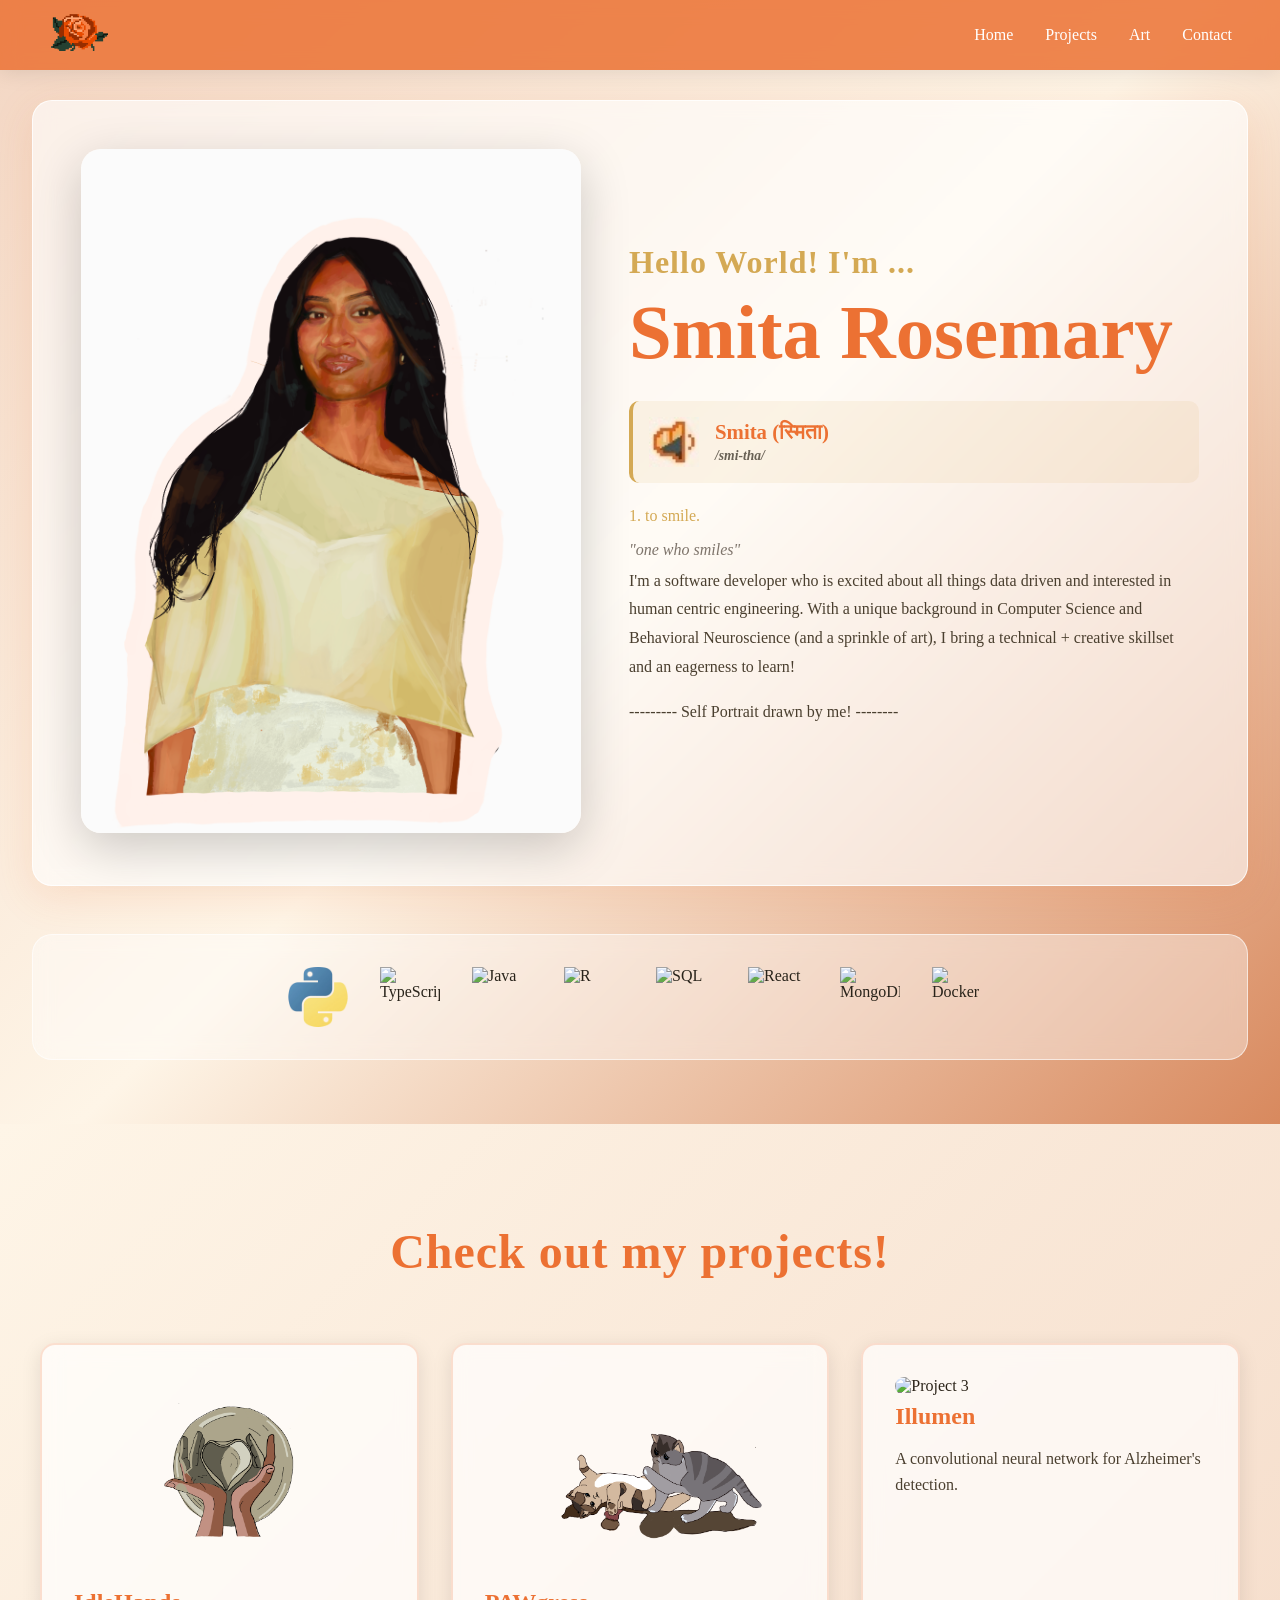
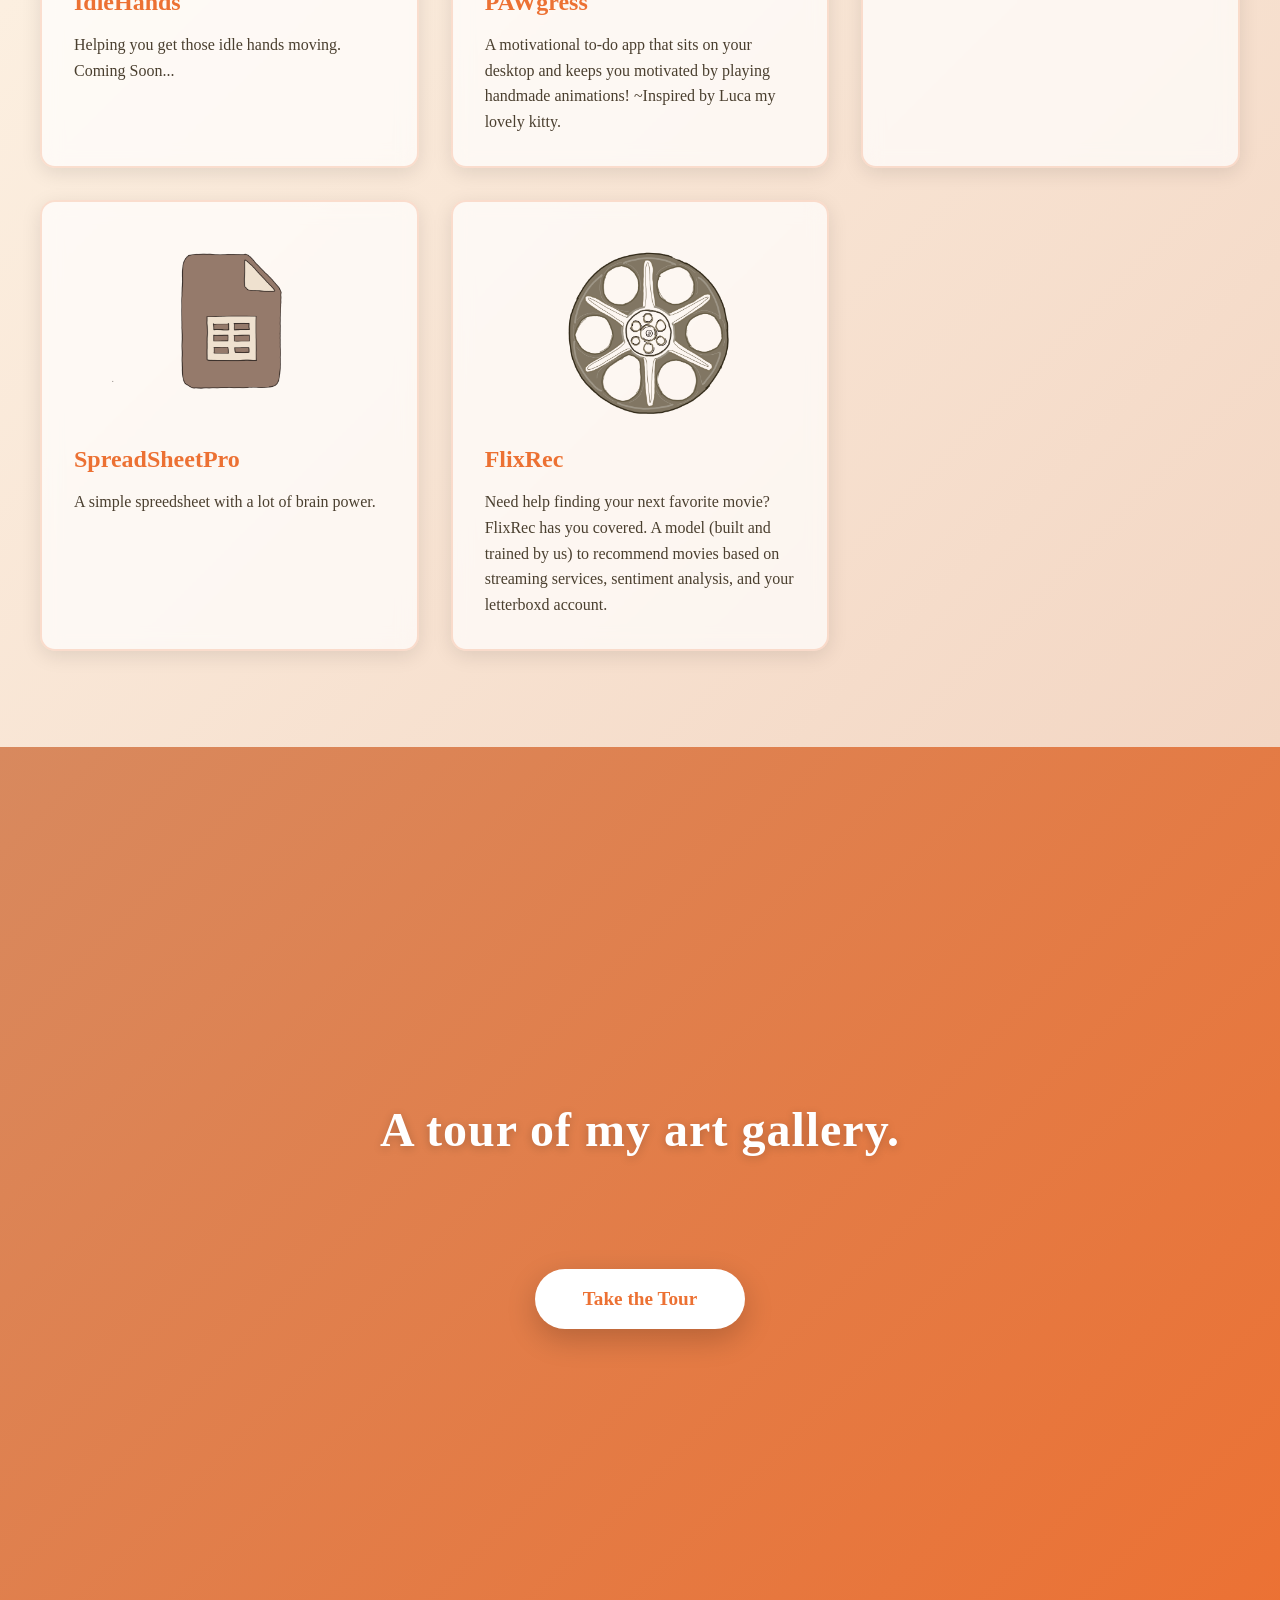
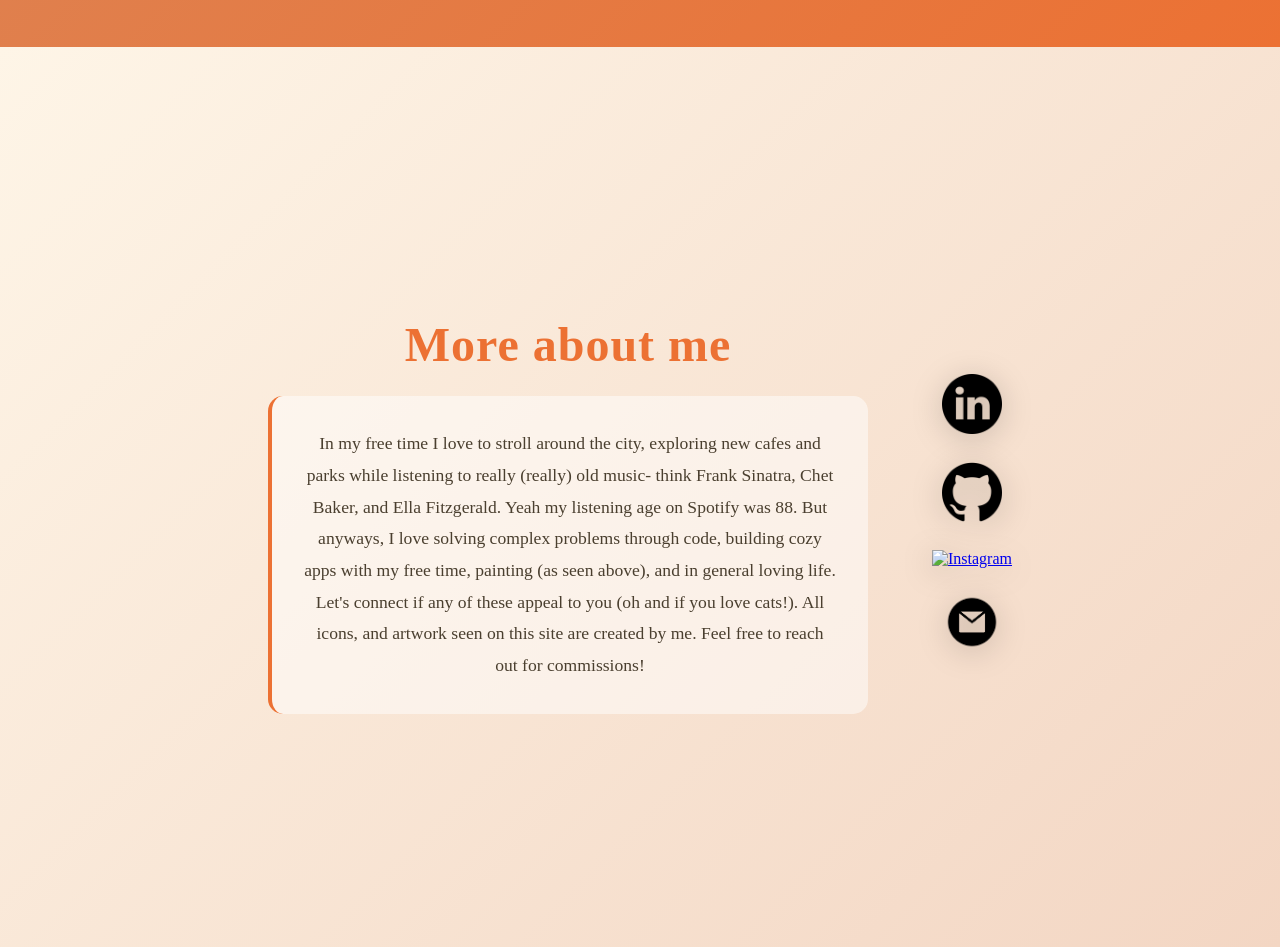
==== commit 5c893362: "some ui changes, added images for the projects" ====
--- a/index.html
+++ b/index.html
@@ -9,7 +9,7 @@
 <body>
     <header>
         <div class = "logo">
-            <img src="assets/logo.jpg" id="logo-button" alt="Logo">
+            <img src="assets/loho.png" id="logo-button" alt="Logo">
         </div>
         <nav>
             <ul>
@@ -40,9 +40,10 @@
                     </div>
                     <h5>1. to smile.</h5>
                     <h6>"one who smiles"</h6>
-                    <p>I'm a software developer who is excited about all things data driven and interesting in human centric engineering.
+                    <p>I'm a software developer who is excited about all things data driven and interested in human centric engineering.
                         With a unique background in Computer Science and Behavioral Neuroscience (and a sprinkle of art), 
-                        I bring a technical and creative skillset with an eagerness to learn!</p>
+                        I bring a technical + creative skillset and an eagerness to learn!</p>
+                    <p>--------- Self Portrait drawn by me! --------</p>
                 </div>
             </div>
             
@@ -61,12 +62,12 @@
         <h2>Check out my projects!</h2>
         <div class="projects-content">
             <a href="https://github.com/smithsrose1/FlixRec.git" class="project-card">
-                <img src="assets/project1.png" alt="Project 1">
+                <img src="assets/idle2.png" alt="Project 1">
                 <h3>IdleHands</h3>
                 <p>Helping you get those idle hands moving. Coming Soon...</p>
             </a>
             <a href="github.com/smita-rosemary" class="project-card">
-                <img src="assets/project1.png" alt="Project 2">
+                <img src="assets/virtualpet.png" alt="Project 2">
                 <h3>PAWgress</h3>
                 <p>A motivational to-do app that sits on your desktop and keeps you motivated by playing handmade animations! ~Inspired by Luca my lovely kitty.</p>
             </a>
@@ -76,12 +77,12 @@
                 <p>A convolutional neural network for Alzheimer's detection.</p>
             </a>
             <a href="https://github.com/smithsrose1/SpreadsheetPro.git" class="project-card">
-                <img src="assets/project1.png" alt="Project 4">
+                <img src="assets/spreadpro2.png" alt="Project 4">
                 <h3>SpreadSheetPro</h3>
                 <p>A simple spreedsheet with a lot of brain power.</p>
             </a>
             <a href="https://github.com/smithsrose1/FlixRec.git" class="project-card">
-                <img src="assets/project1.png" alt="Project 5">
+                <img src="assets/flixrec.png" alt="Project 5">
                 <h3>FlixRec</h3>
                 <p>Need help finding your next favorite movie? FlixRec has you covered. A model (built and trained by us)
                     to recommend movies based on streaming services, sentiment analysis, and your letterboxd account.</p>
@@ -99,7 +100,7 @@
                 think Frank Sinatra, Chet Baker, and Ella Fitzgerald. Yeah my listening age on Spotify was 88. 
                 But anyways, I love solving complex problems through code, building cozy apps with my free time, painting (as seen above), and in general loving life.
                 Let's connect if any of these appeal to you (oh and if you love cats!).
-                All icons, and artwork seen on this site are created by me. </p>
+                All icons, and artwork seen on this site are created by me. Feel free to reach out for commissions!</p>
         </div>
         <div class="social-links">
             <a href="https://www.linkedin.com/in/smita-rosemary/" target="_blank">
@@ -112,7 +113,7 @@
                 <img src="assets/instagram.png" alt="Instagram" class="social-icon">
             </a>
             <a href="https://instagram.com/smita-rosemary" target="_blank">
-                <img src="assets/instagram.png" alt="Instagram" class="social-icon">
+                <img src="assets/email.png" alt="Email" class="social-icon">
             </a>
         </div>
     </section>  
--- a/style.css
+++ b/style.css
@@ -290,7 +290,7 @@
     height: 200px;
     object-fit: cover;
     border-radius: 10px;
-    margin-bottom: 1.5rem;
+    margin-bottom: .5rem;
     transition: transform 0.4s ease;
 }
 
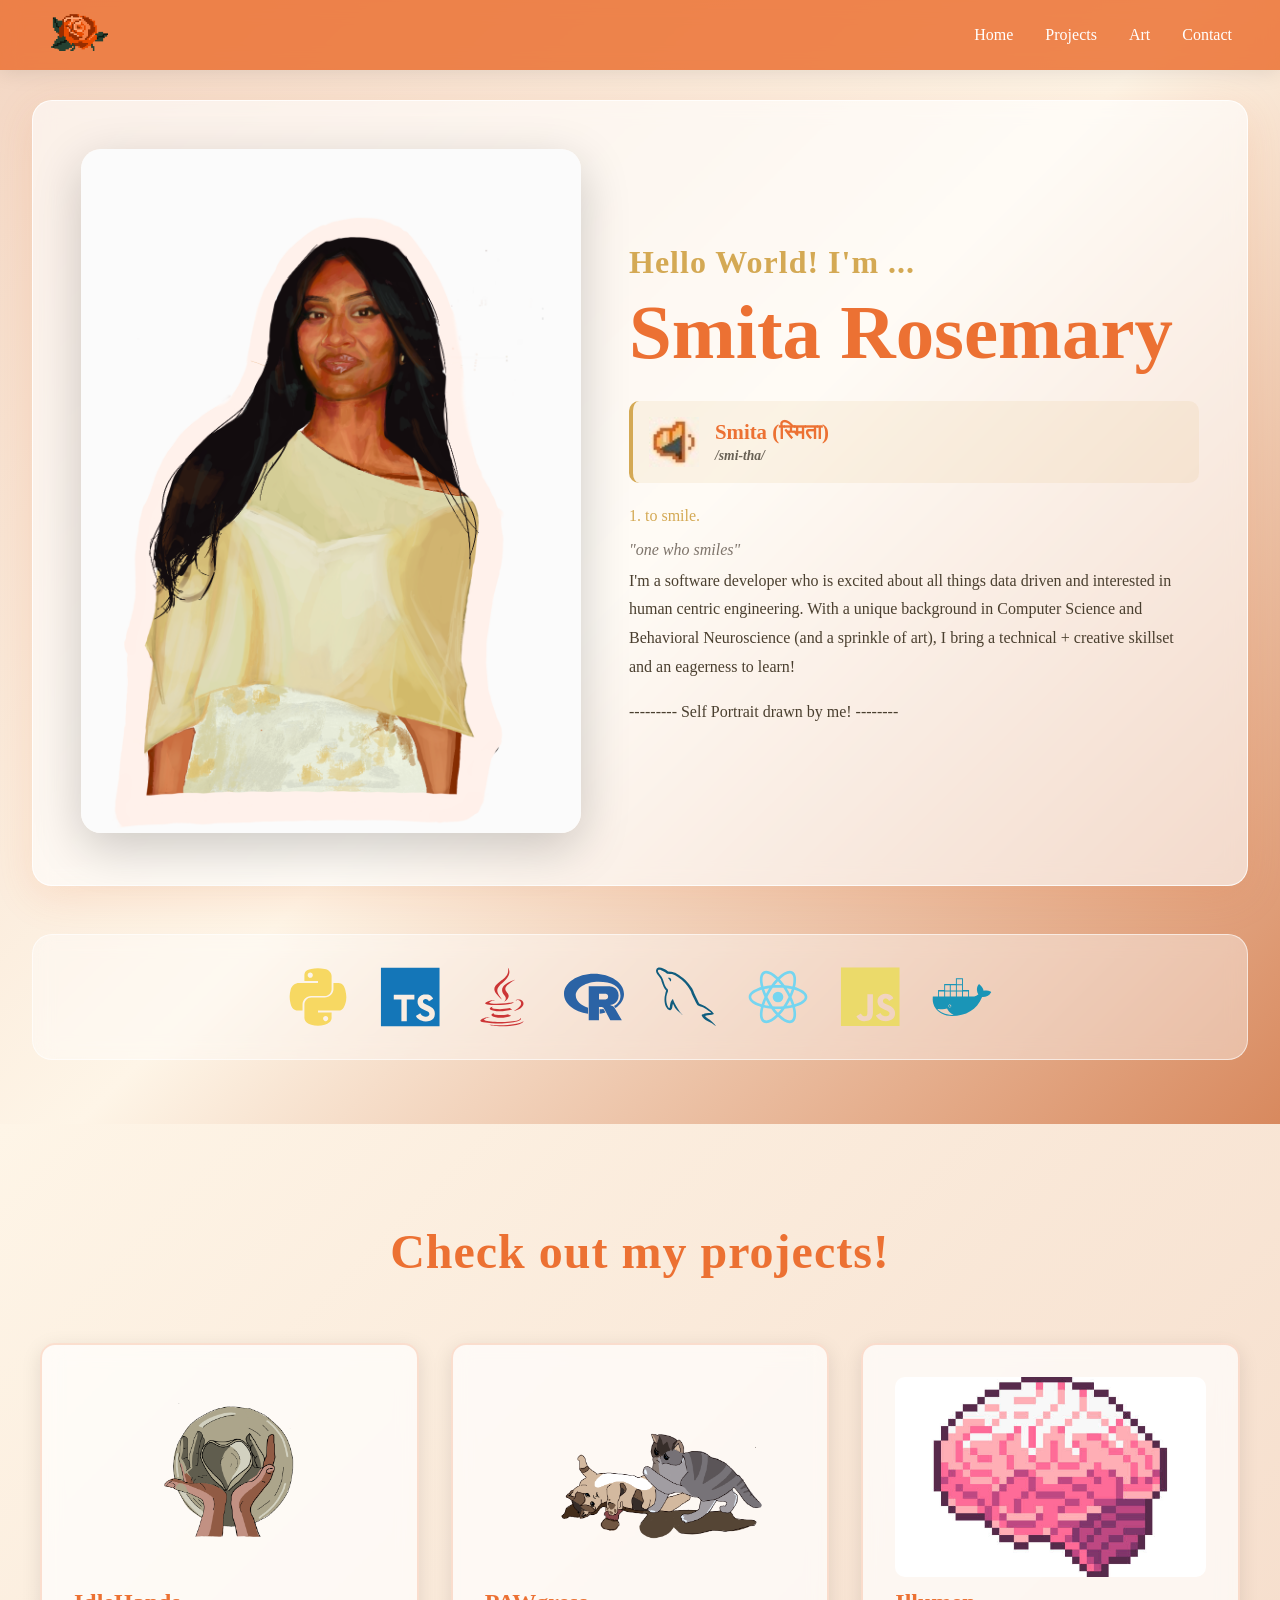
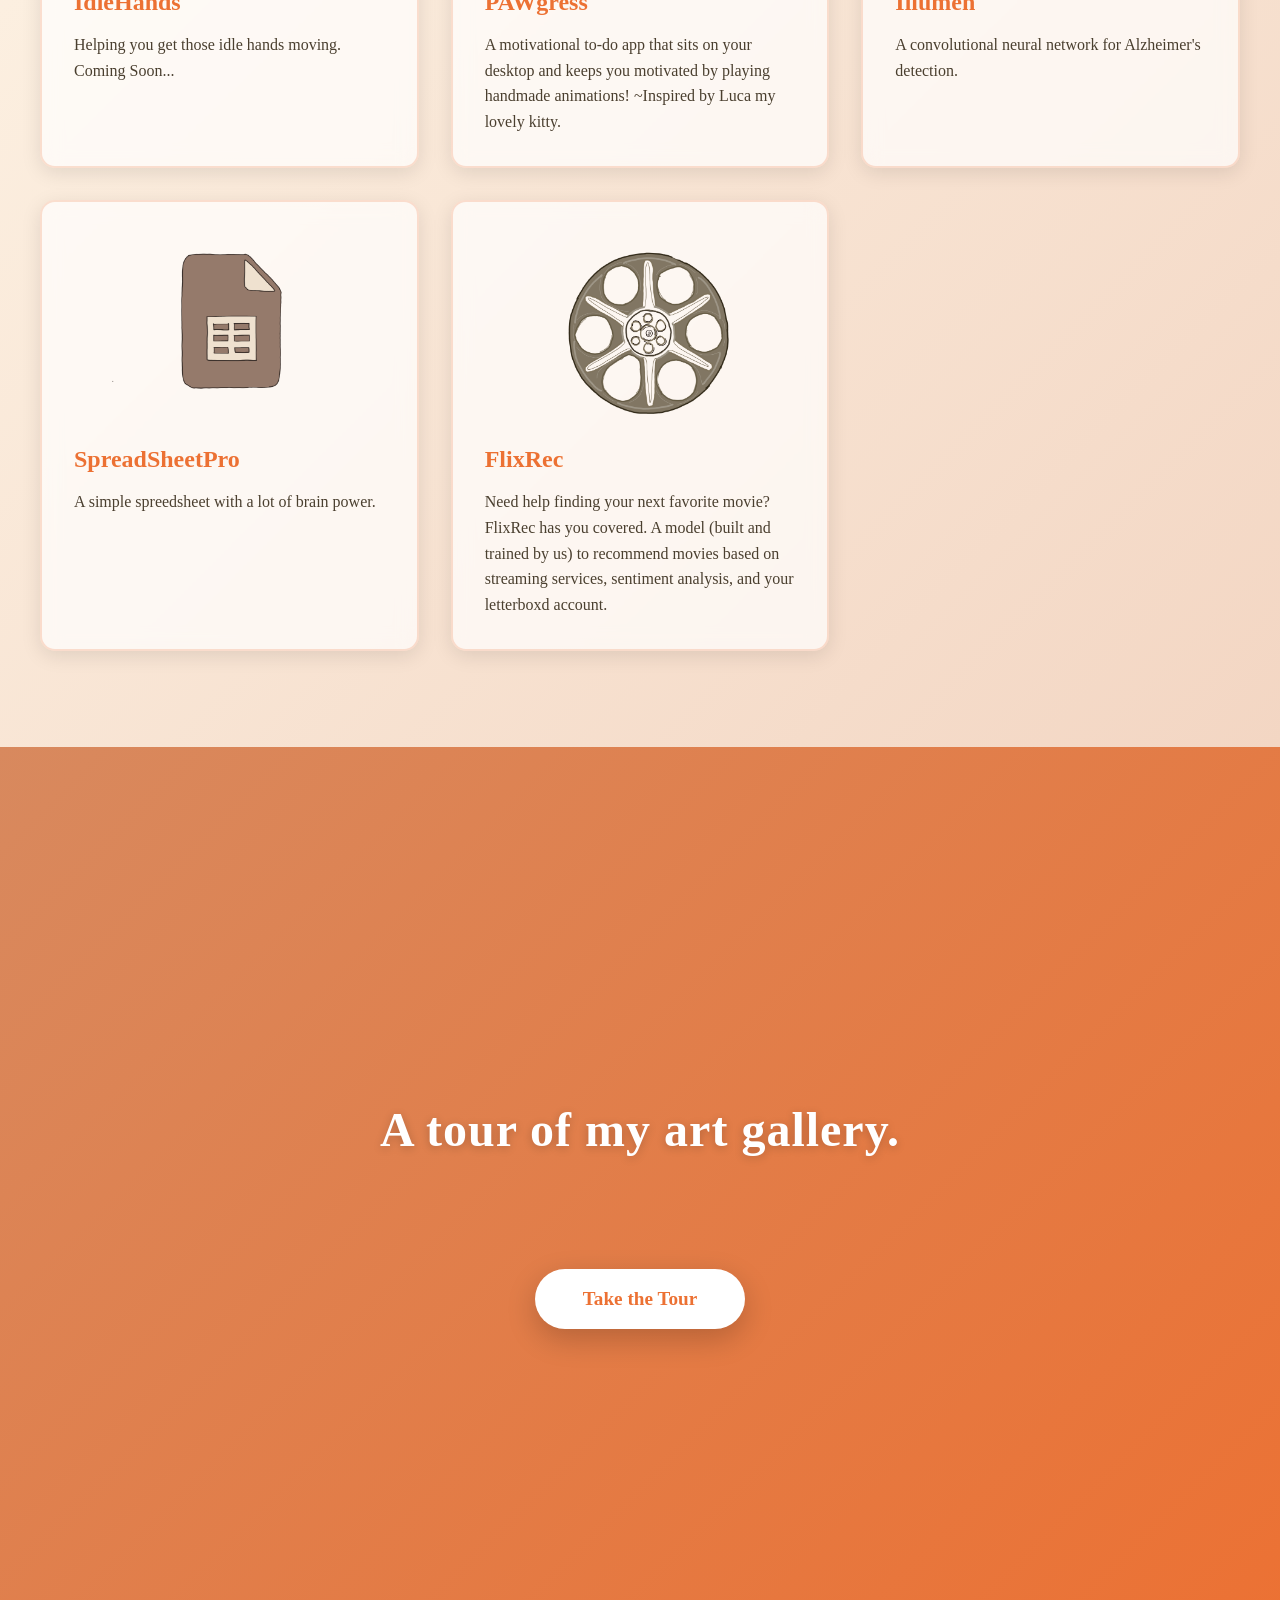
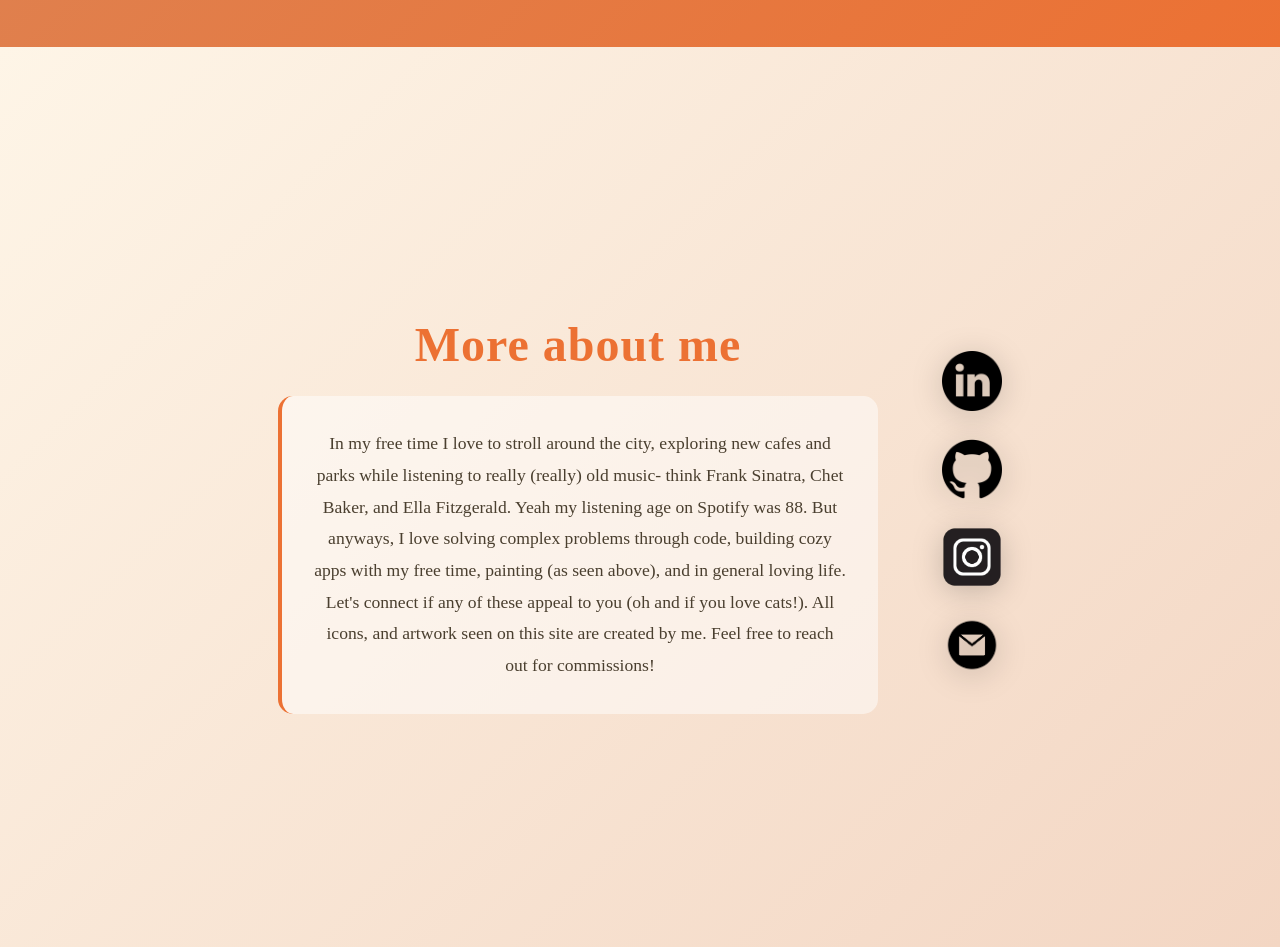
==== commit 63c42c7b: "icons added, still needs links fixed" ====
--- a/index.html
+++ b/index.html
@@ -48,14 +48,14 @@
             </div>
             
             <div class="tech-stack-icons">
-                <img src="assets/python.png" alt="Python" class="tech-icon">
-                <img src="assets/typescript.png" alt="TypeScript" class="tech-icon">
-                <img src="assets/java.png" alt="Java" class="tech-icon">
-                <img src="assets/r.png" alt="R" class="tech-icon">
-                <img src="assets/sql.png" alt="SQL" class="tech-icon">
-                <img src="assets/react.png" alt="React" class="tech-icon">
-                <img src="assets/mongodb.png" alt="MongoDB" class="tech-icon">
-                <img src="assets/docker.png" alt="Docker" class="tech-icon">
+                <img src="assets/python-plain.svg" alt="Python" class="tech-icon">
+                <img src="assets/typescript-plain.svg" alt="TypeScript" class="tech-icon">
+                <img src="assets/java-plain.svg" alt="Java" class="tech-icon">
+                <img src="assets/r-plain.svg" alt="R" class="tech-icon">
+                <img src="assets/mysql-original.svg" alt="SQL" class="tech-icon">
+                <img src="assets/react-original.svg" alt="React" class="tech-icon">
+                <img src="assets/javascript-plain.svg" alt="JavaScript" class="tech-icon">
+                <img src="assets/docker-plain.svg" alt="Docker" class="tech-icon">
         </div>
     </section>
     <section id="Projects">
@@ -72,7 +72,7 @@
                 <p>A motivational to-do app that sits on your desktop and keeps you motivated by playing handmade animations! ~Inspired by Luca my lovely kitty.</p>
             </a>
             <a href="github.com/smita-rosemary" class="project-card">
-                <img src="assets/project1.png" alt="Project 3">
+                <img src="assets/brain.jpg" alt="Project 3">
                 <h3>Illumen</h3>
                 <p>A convolutional neural network for Alzheimer's detection.</p>
             </a>
@@ -110,7 +110,7 @@
                 <img src="assets/github.png" alt="GitHub" class="social-icon">
             </a>
             <a href="https://instagram.com/smita-rosemary" target="_blank">
-                <img src="assets/instagram.png" alt="Instagram" class="social-icon">
+                <img src="assets/ig.png" alt="Instagram" class="social-icon">
             </a>
             <a href="https://instagram.com/smita-rosemary" target="_blank">
                 <img src="assets/email.png" alt="Email" class="social-icon">
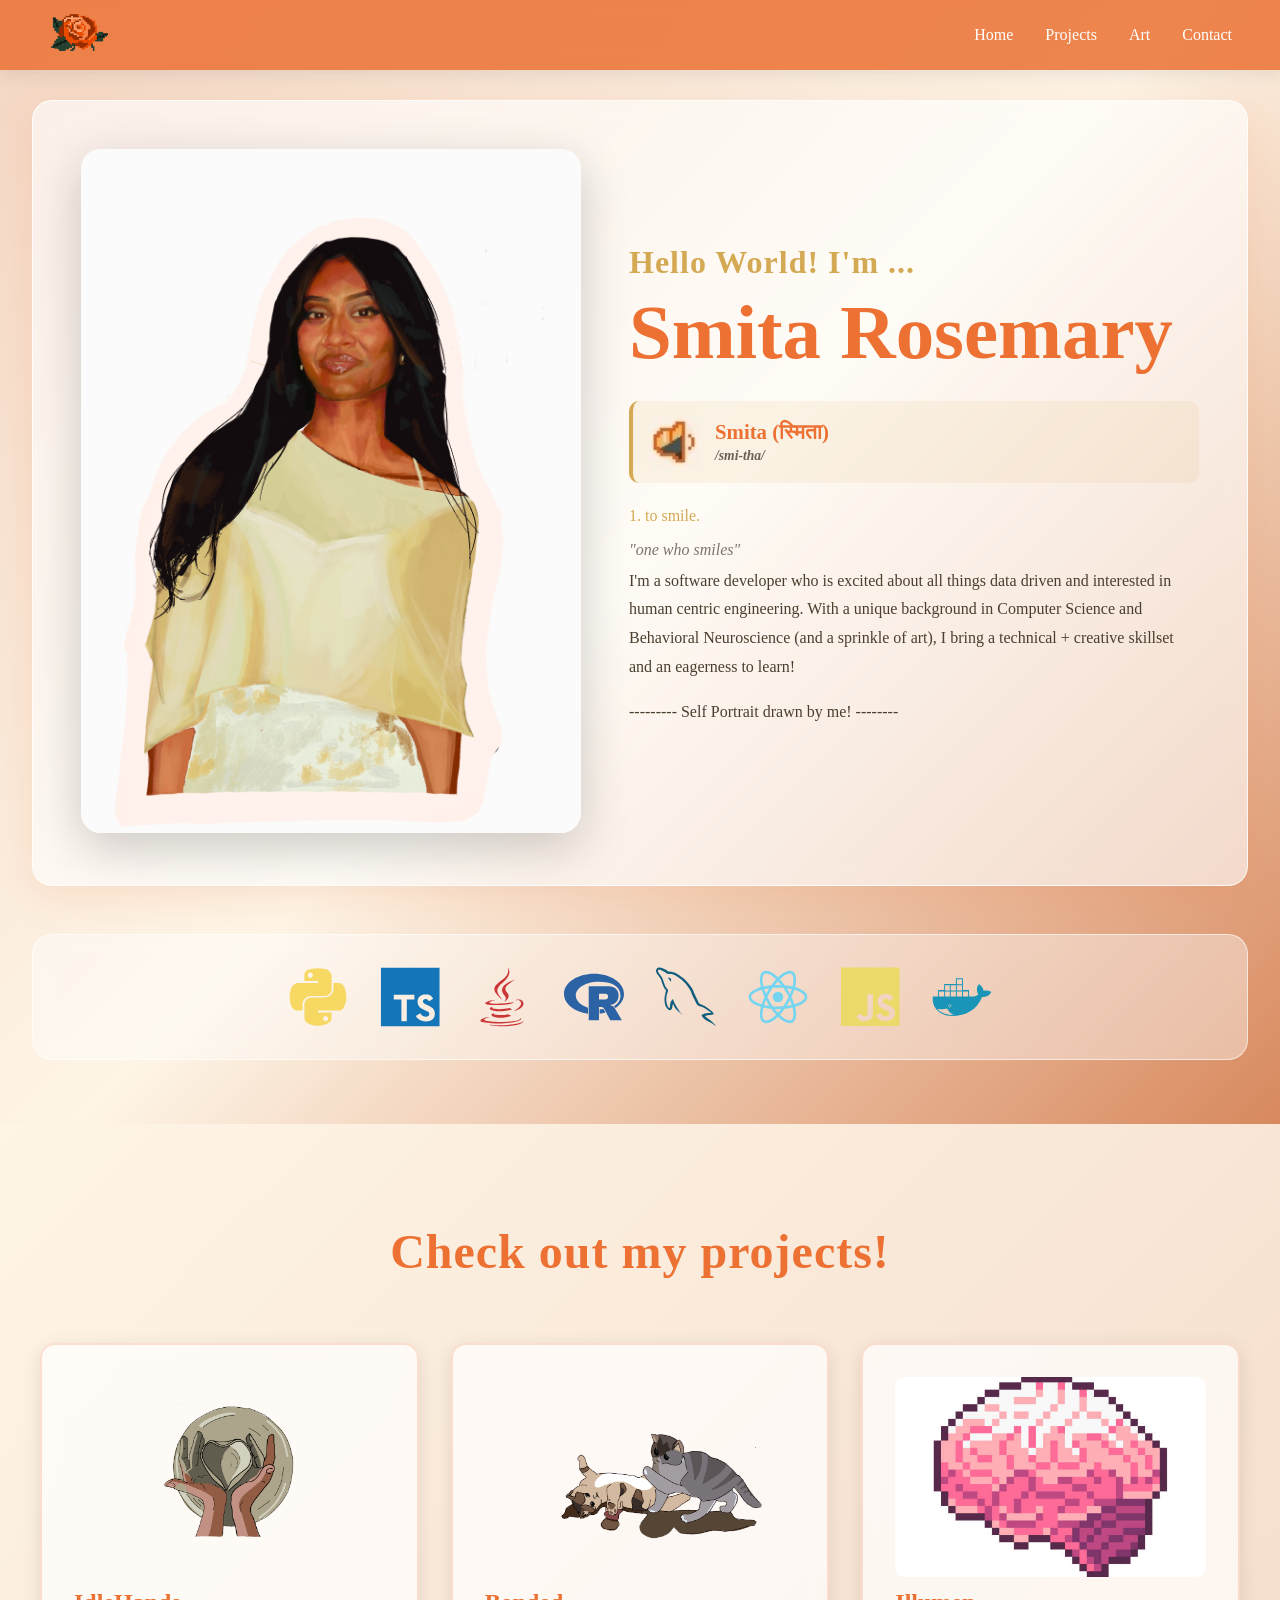
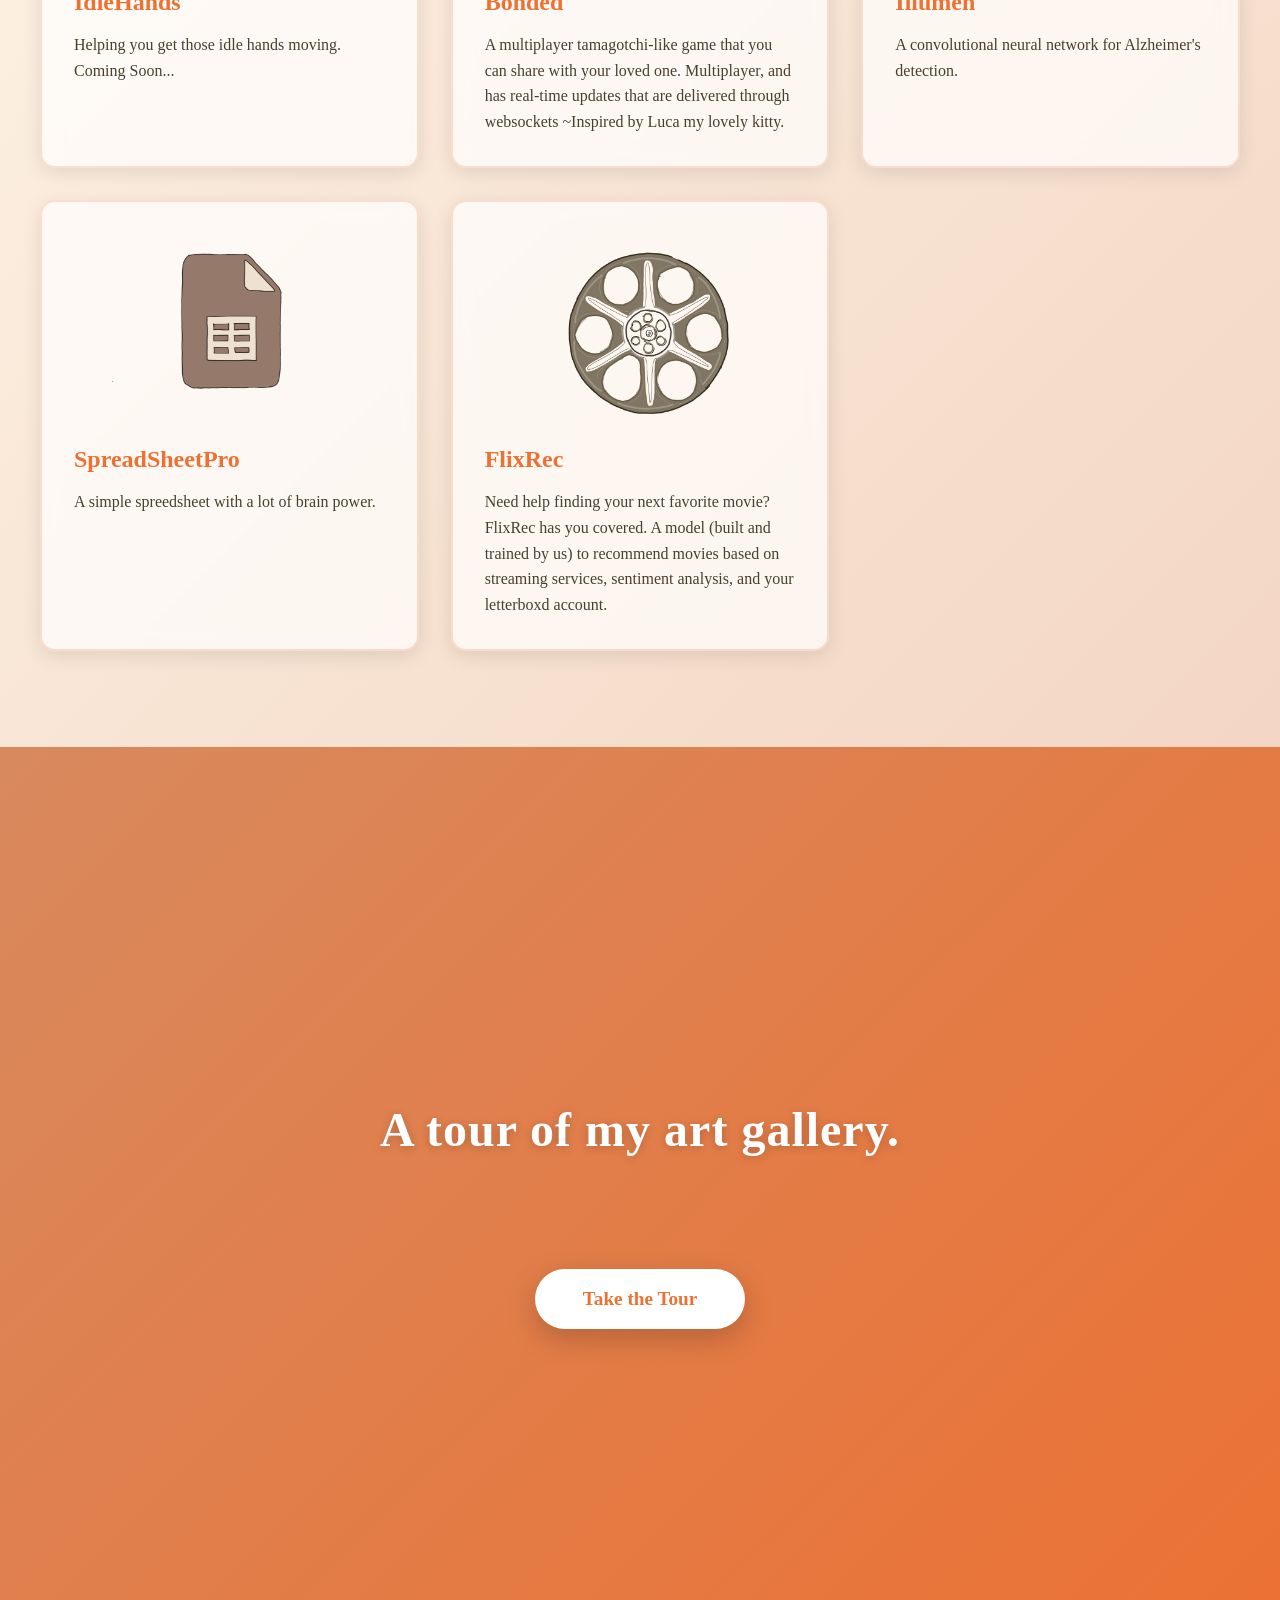
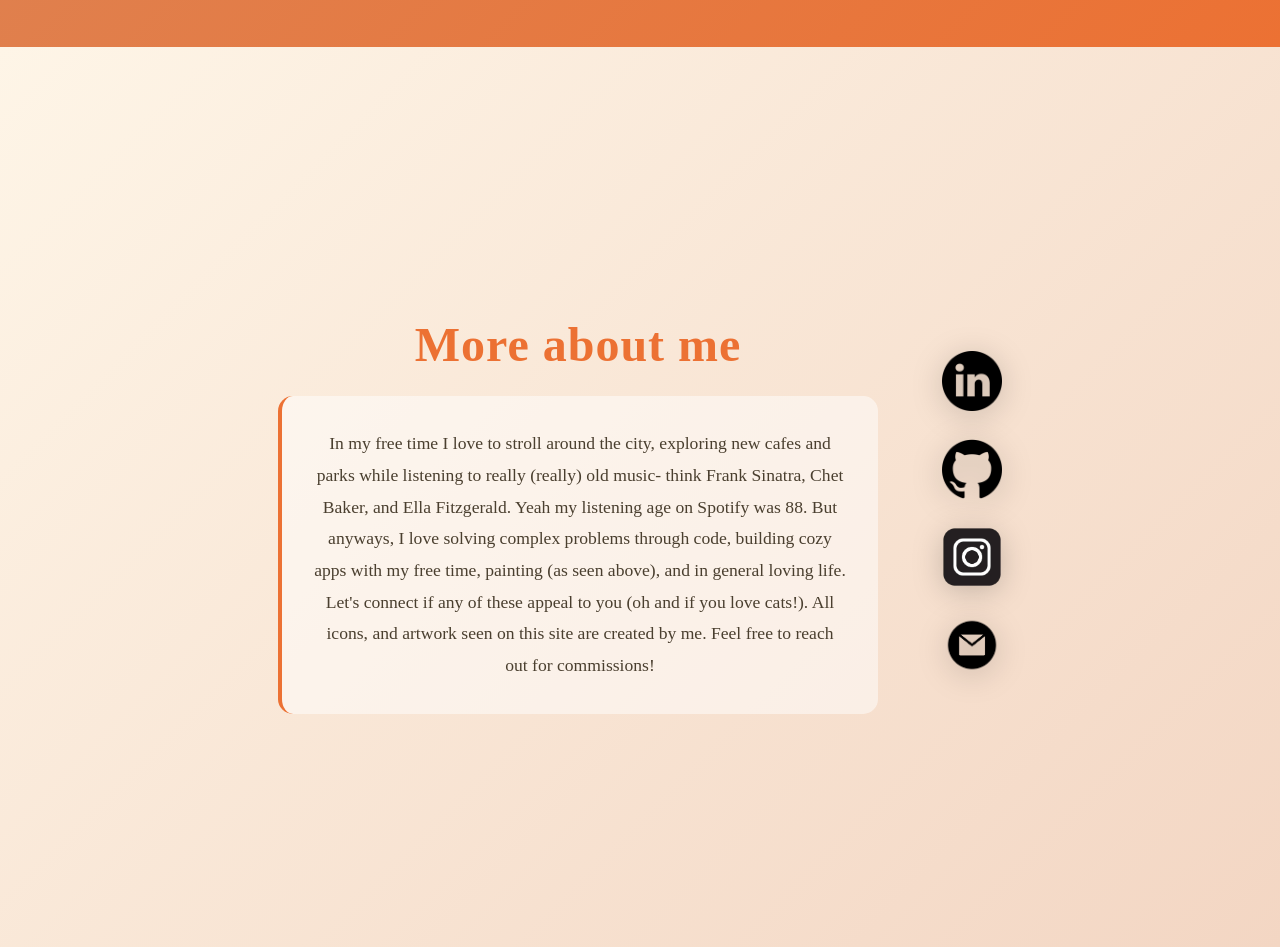
==== commit 94647ac3: "some more edits to links" ====
--- a/index.html
+++ b/index.html
@@ -61,17 +61,17 @@
     <section id="Projects">
         <h2>Check out my projects!</h2>
         <div class="projects-content">
-            <a href="https://github.com/smithsrose1/FlixRec.git" class="project-card">
+            <a href="https://github.com/smithsrose1/IdleHands" class="project-card">
                 <img src="assets/idle2.png" alt="Project 1">
                 <h3>IdleHands</h3>
                 <p>Helping you get those idle hands moving. Coming Soon...</p>
             </a>
-            <a href="github.com/smita-rosemary" class="project-card">
+            <a href="https://github.com/smithsrose1/bonded" class="project-card">
                 <img src="assets/virtualpet.png" alt="Project 2">
-                <h3>PAWgress</h3>
-                <p>A motivational to-do app that sits on your desktop and keeps you motivated by playing handmade animations! ~Inspired by Luca my lovely kitty.</p>
+                <h3>Bonded</h3>
+                <p>A multiplayer tamagotchi-like game that you can share with your loved one. Multiplayer, and has real-time updates that are delivered through websockets ~Inspired by Luca my lovely kitty.</p>
             </a>
-            <a href="github.com/smita-rosemary" class="project-card">
+            <a href="https://github.com/smithsrose1/mindscope" class="project-card">
                 <img src="assets/brain.jpg" alt="Project 3">
                 <h3>Illumen</h3>
                 <p>A convolutional neural network for Alzheimer's detection.</p>
